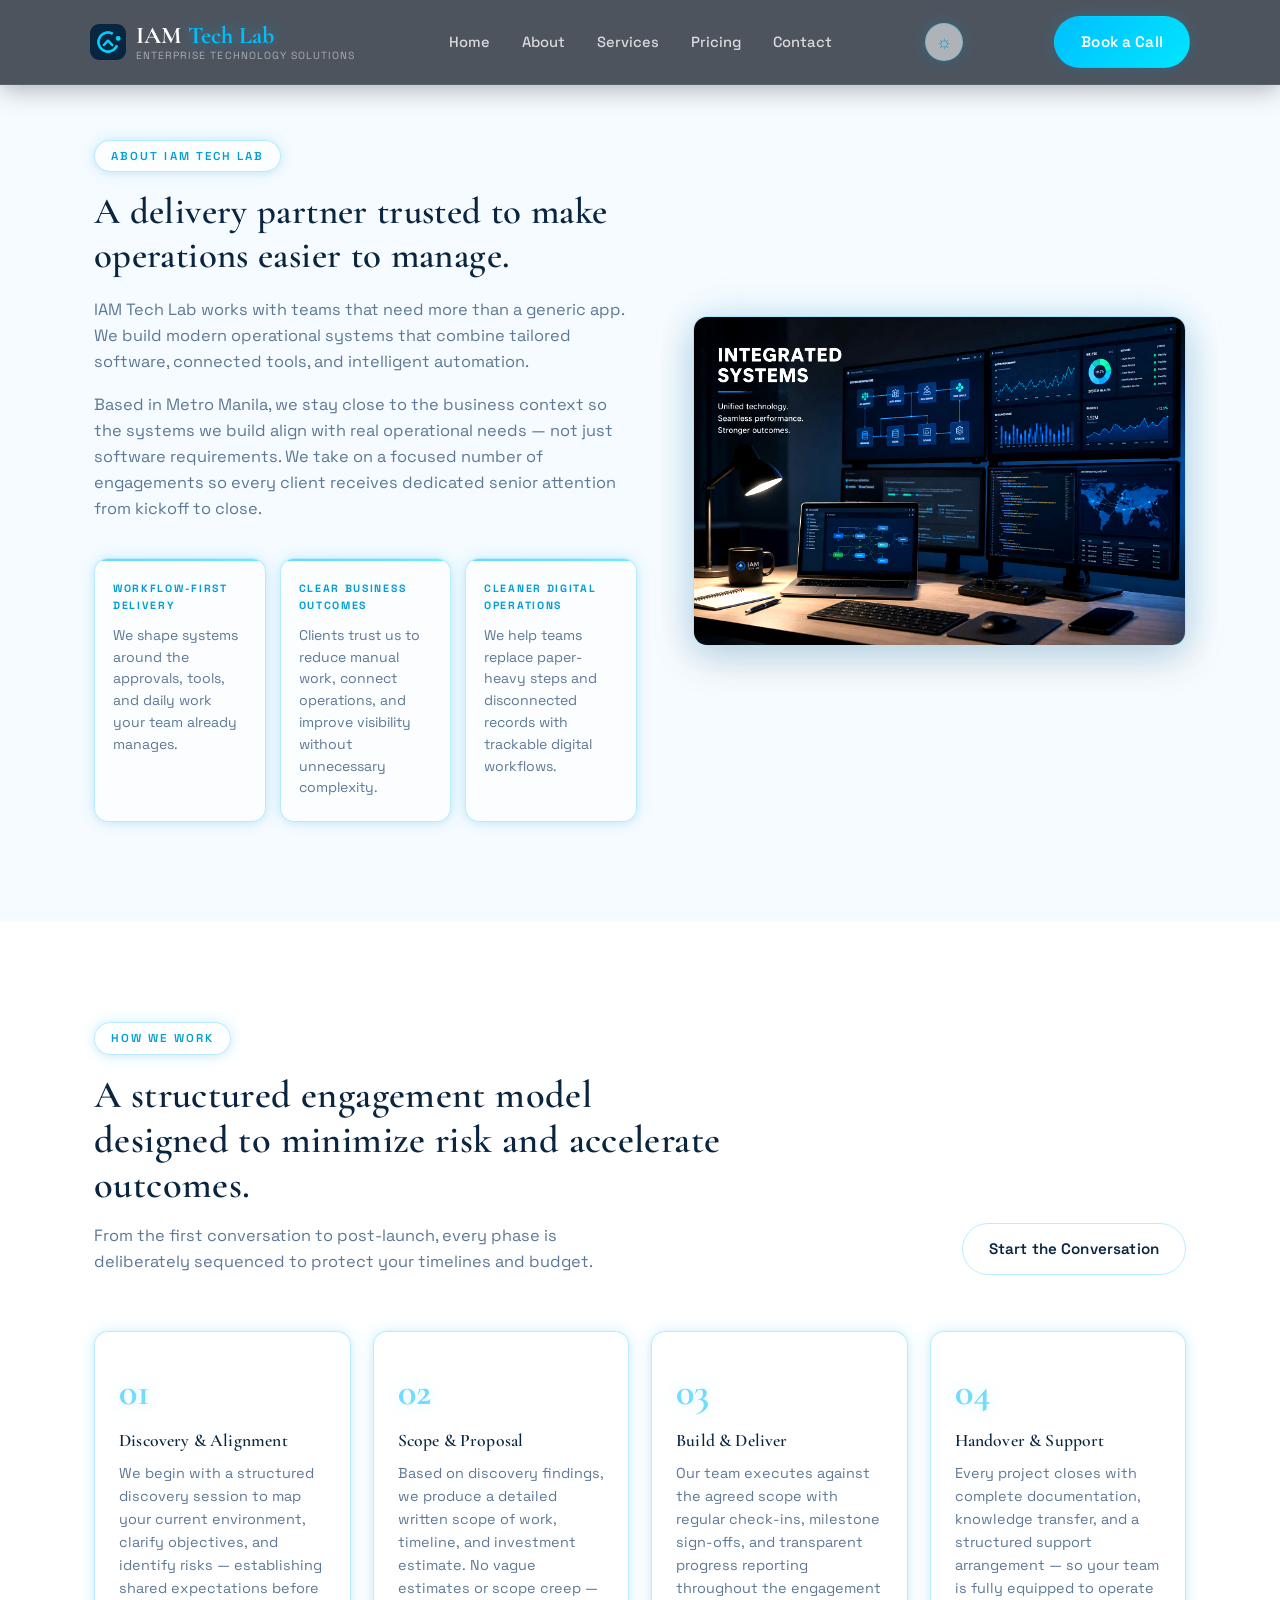
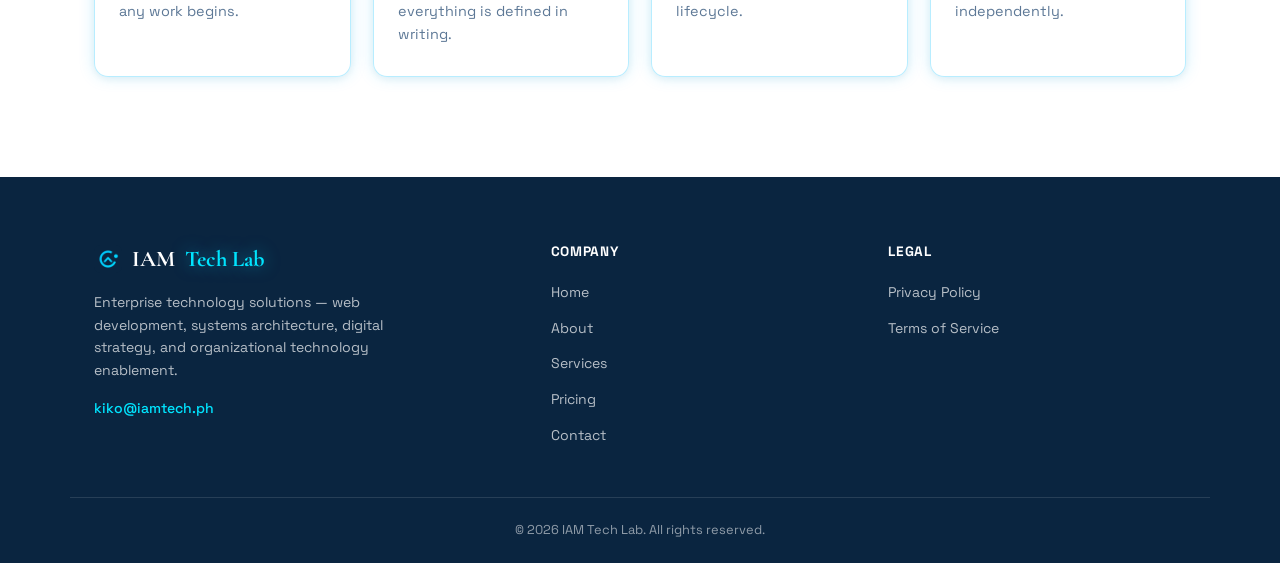
==== about.html @ afe017ac "multi page" ====
<!DOCTYPE html>
<html lang="en">
<head>
  <meta charset="UTF-8" />
  <meta name="viewport" content="width=device-width, initial-scale=1.0" />
  <title>About &amp; Our Process — IAM Tech Lab</title>

  <meta name="description" content="Learn about IAM Tech Lab and our structured engagement model designed to minimize risk and accelerate business outcomes." />

  <link rel="preconnect" href="https://fonts.googleapis.com" />
  <link rel="preconnect" href="https://fonts.gstatic.com" crossorigin />
  <link href="https://fonts.googleapis.com/css2?family=Cormorant+Garamond:wght@500;600;700&family=Space+Grotesk:wght@400;500;600;700&display=swap" rel="stylesheet" />

  <link rel="icon" type="image/png" href="photos/company_logo.png" />
  <link rel="stylesheet" href="style.css" />
</head>
<body>

  <!-- Ambient background layer -->
  <div class="cd-atmosphere" aria-hidden="true">
    <div class="cd-marble-veins"></div>
    <div class="cd-orb cd-orb-1"></div>
    <div class="cd-orb cd-orb-2"></div>
    <div class="cd-orb cd-orb-3"></div>
  </div>

  <!-- Header -->
  <header class="site-header">
    <div class="container nav-wrapper">
      <a href="index.html" class="logo-block">
        <img src="photos/company_logo.png" alt="IAM Tech Lab" class="logo-icon" width="36" height="36" />
        <span class="logo-text">
          <span class="logo">IAM <span>Tech Lab</span></span>
          <span class="logo-tagline">Enterprise Technology Solutions</span>
        </span>
      </a>

      <a href="contact.html" class="header-cta-icon" aria-label="Book a call">
        <svg width="20" height="20" viewBox="0 0 24 24" fill="none" stroke="currentColor" stroke-width="2" stroke-linecap="round" stroke-linejoin="round"><rect x="3" y="4" width="18" height="18" rx="2"/><line x1="16" y1="2" x2="16" y2="6"/><line x1="8" y1="2" x2="8" y2="6"/><line x1="3" y1="10" x2="21" y2="10"/></svg>
      </a>

      <button id="mobileMenuToggle" class="mobile-menu-toggle" aria-label="Toggle mobile menu" aria-expanded="false">
        <span class="hamburger"></span>
      </button>

      <nav class="main-nav" id="mobileMenu">
        <ul>
          <li><a href="index.html">Home</a></li>
          <li><a href="about.html">About</a></li>
          <li><a href="services.html">Services</a></li>
          <li><a href="pricing.html">Pricing</a></li>
          <li><a href="contact.html">Contact</a></li>
        </ul>
      </nav>

      <button id="themeToggle" class="theme-toggle" aria-label="Toggle halo mode" title="Toggle halo mode">
        <span class="theme-icon">◯</span>
      </button>

      <a href="contact.html" class="btn btn-primary header-cta">Book a Call</a>
    </div>
  </header>

  <!-- About Segment -->
  <section id="about" class="section alt-bg" style="padding-top: 150px;">
    <div class="container about-split">
      <div class="about-copy">
        <span class="eyebrow-tag">ABOUT IAM TECH LAB</span>
        <h2>A delivery partner trusted to make operations easier to manage.</h2>
        <p class="about-text">
          IAM Tech Lab works with teams that need more than a generic app.
          We build modern operational systems that combine tailored software,
          connected tools, and intelligent automation.
        </p>
        <p class="about-text about-text-secondary">
          Based in Metro Manila, we stay close to the business context so the
          systems we build align with real operational needs — not just software
          requirements. We take on a focused number of engagements so every
          client receives dedicated senior attention from kickoff to close.
        </p>

        <div class="about-pillars">
          <div class="about-pillar">
            <span class="about-pillar-label">WORKFLOW-FIRST DELIVERY</span>
            <p>We shape systems around the approvals, tools, and daily work your team already manages.</p>
          </div>
          <div class="about-pillar">
            <span class="about-pillar-label">CLEAR BUSINESS OUTCOMES</span>
            <p>Clients trust us to reduce manual work, connect operations, and improve visibility without unnecessary complexity.</p>
          </div>
          <div class="about-pillar">
            <span class="about-pillar-label">CLEANER DIGITAL OPERATIONS</span>
            <p>We help teams replace paper-heavy steps and disconnected records with trackable digital workflows.</p>
          </div>
        </div>
      </div>

      <div class="about-image">
        <img src="photos/office photo.jpg" alt="IAM Tech Lab consultants collaborating in a working session" />
      </div>
    </div>
  </section>

  <!-- Process Segment -->
  <section id="process" class="section">
    <div class="container">
      <span class="eyebrow-tag">HOW WE WORK</span>
      <div class="section-heading-row">
        <div class="section-heading-text">
          <h2>A structured engagement model designed to minimize risk and accelerate outcomes.</h2>
          <p class="section-subtitle">
            From the first conversation to post-launch, every phase is deliberately
            sequenced to protect your timelines and budget.
          </p>
        </div>
        <a href="contact.html" class="btn btn-outline section-heading-cta">Start the Conversation</a>
      </div>

      <div class="process-grid">
        <div class="process-step">
          <div class="process-num">01</div>
          <h3>Discovery &amp; Alignment</h3>
          <p>We begin with a structured discovery session to map your current environment, clarify objectives, and identify risks — establishing shared expectations before any work begins.</p>
        </div>
        <div class="process-step">
          <div class="process-num">02</div>
          <h3>Scope &amp; Proposal</h3>
          <p>Based on discovery findings, we produce a detailed written scope of work, timeline, and investment estimate. No vague estimates or scope creep — everything is defined in writing.</p>
        </div>
        <div class="process-step">
          <div class="process-num">03</div>
          <h3>Build &amp; Deliver</h3>
          <p>Our team executes against the agreed scope with regular check-ins, milestone sign-offs, and transparent progress reporting throughout the engagement lifecycle.</p>
        </div>
        <div class="process-step">
          <div class="process-num">04</div>
          <h3>Handover &amp; Support</h3>
          <p>Every project closes with complete documentation, knowledge transfer, and a structured support arrangement — so your team is fully equipped to operate independently.</p>
        </div>
      </div>
    </div>
  </section>

  <!-- Footer -->
  <footer class="site-footer">
    <div class="container footer-grid">
      <div class="footer-brand">
        <p class="footer-logo">
          <img src="photos/company_logo.png" alt="IAM Tech Lab" class="footer-logo-icon" width="28" height="28" />
          IAM <span>Tech Lab</span>
        </p>
        <p class="footer-blurb">
          Enterprise technology solutions — web development, systems architecture,
          digital strategy, and organizational technology enablement.
        </p>
        <p class="footer-contact">
          <a href="mailto:kiko@iamtech.ph">kiko@iamtech.ph</a>
        </p>
      </div>

      <div class="footer-links">
        <p class="footer-heading">Company</p>
        <ul>
          <li><a href="index.html">Home</a></li>
          <li><a href="about.html">About</a></li>
          <li><a href="services.html">Services</a></li>
          <li><a href="pricing.html">Pricing</a></li>
          <li><a href="contact.html">Contact</a></li>
        </ul>
      </div>

      <div class="footer-links">
        <p class="footer-heading">Legal</p>
        <ul>
          <li><a href="#">Privacy Policy</a></li>
          <li><a href="#">Terms of Service</a></li>
        </ul>
      </div>
    </div>

    <div class="container footer-bottom">
      <p>&copy; 2026 IAM Tech Lab. All rights reserved.</p>
    </div>
  </footer>

  <script src="script.js"></script>
</body>
</html>
---- style.css ----
/* =========================================================
   IAM TECH LAB — "CYBER-DIVINE" STYLESHEET
   Theme: pristine white marble + glowing light-blue neon,
   glassmorphism panels read as holographic stained glass,
   the Services section reads as a wall of server-rack altars.

   Organized top to bottom matching section order in index.html.
========================================================= */

/* ---------- 1. Variables & Animations ---------- */
:root {
  --color-bg: #ffffff;
  --color-bg-alt: #f6fbff;
  --color-primary: #0a2540;
  --color-navy-surface: #0a2540;
  --color-accent: #00bfff;
  --color-accent-dark: #009fd6;
  --color-glow: #00e5ff;
  --color-text: #163152;
  --color-text-light: #5d7896;
  --color-white: #ffffff;
  --color-error: #d92d20;

  --glass-fill: rgba(255, 255, 255, 0.55);
  --glass-fill-strong: rgba(255, 255, 255, 0.72);
  --glass-border: rgba(0, 191, 255, 0.28);
  --glass-blur: 18px;

  --marble-vein: rgba(0, 191, 255, 0.06);

  --font-heading: "Cormorant Garamond", serif;
  --font-body: "Space Grotesk", sans-serif;

  --max-width: 1140px;
  --radius: 14px;

  --shadow-glow-sm: 0 0 16px rgba(0, 191, 255, 0.18), 0 2px 10px rgba(10, 37, 64, 0.06);
  --shadow-glow-md: 0 0 32px rgba(0, 191, 255, 0.22), 0 8px 28px rgba(10, 37, 64, 0.08);
  --shadow-glow-lg: 0 0 60px rgba(0, 229, 255, 0.28), 0 16px 48px rgba(10, 37, 64, 0.10);
}

[data-theme="dark"] {
  --color-bg: #131c2e;
  --color-bg-alt: #0b1220;
  --color-primary: #f4f7fb;
  --color-navy-surface: #0f1b2e;
  --color-accent: #2dd4bf;
  --color-accent-dark: #2dd4bf;
  --color-glow: #2dd4bf;
  --color-text: #cbd5e1;
  --color-text-light: #8b96a8;
  --color-white: #131c2e;
  --color-error: #f87171;

  --glass-fill: rgba(255, 255, 255, 0.03);
  --glass-fill-strong: rgba(255, 255, 255, 0.05);
  --glass-border: rgba(255, 255, 255, 0.08);

  --marble-vein: rgba(45, 212, 191, 0.04);

  --shadow-glow-sm: 0 0 0 rgba(0, 0, 0, 0), 0 2px 10px rgba(0, 0, 0, 0.25);
  --shadow-glow-md: 0 0 0 rgba(0, 0, 0, 0), 0 8px 24px rgba(0, 0, 0, 0.3);
  --shadow-glow-lg: 0 0 0 rgba(0, 0, 0, 0), 0 16px 40px rgba(0, 0, 0, 0.35);
}

html {
  transition: background-color 0.4s ease, color 0.4s ease;
}

@keyframes fadeIn {
  from { opacity: 0; transform: translateY(-8px); }
  to   { opacity: 1; transform: translateY(0); }
}

@keyframes driftOrb {
  0%   { transform: translate(0, 0) scale(1); }
  50%  { transform: translate(3%, -4%) scale(1.06); }
  100% { transform: translate(0, 0) scale(1); }
}

@keyframes ledBlink {
  0%, 92%, 100% { opacity: 1; }
  95%           { opacity: 0.35; }
}

/* ---------- 2. Reset & Base Styles ---------- */
* {
  margin: 0;
  padding: 0;
  box-sizing: border-box;
}

html {
  scroll-behavior: smooth;
}

body {
  font-family: var(--font-body);
  color: var(--color-text);
  background-color: var(--color-bg);
  line-height: 1.6;
  position: relative;
}

h1, h2, h3 {
  font-family: var(--font-heading);
  color: var(--color-primary);
  line-height: 1.18;
  font-weight: 600;
  letter-spacing: 0.01em;
}

a {
  text-decoration: none;
  color: inherit;
}

ul {
  list-style: none;
}

img {
  max-width: 100%;
  display: block;
}

.container {
  max-width: var(--max-width);
  margin: 0 auto;
  padding: 0 24px; /* Standardized page edge alignment boundary */
  position: relative;
  width: 100%;
  box-sizing: border-box;
}

.section {
  padding: 100px 0;
  position: relative;
  width: 100%;
}

.alt-bg {
  background-color: var(--color-bg-alt);
}

/* ---------- 2b. Ambient Atmosphere (marble + drifting halo light) ---------- */
.cd-atmosphere {
  position: fixed;
  inset: 0;
  z-index: -1;
  overflow: hidden;
  pointer-events: none;
}

.cd-marble-veins {
  position: absolute;
  inset: -10%;
  background-image:
    radial-gradient(ellipse 60% 40% at 15% 10%, var(--marble-vein), transparent 60%),
    radial-gradient(ellipse 50% 35% at 85% 20%, var(--marble-vein), transparent 60%),
    radial-gradient(ellipse 70% 45% at 30% 80%, var(--marble-vein), transparent 60%),
    radial-gradient(ellipse 55% 40% at 80% 90%, var(--marble-vein), transparent 60%),
    linear-gradient(180deg, var(--color-bg), var(--color-bg));
  background-color: var(--color-bg);
}

.cd-orb {
  position: absolute;
  border-radius: 50%;
  filter: blur(40px);
  background: radial-gradient(circle, rgba(0, 229, 255, 0.32), rgba(0, 191, 255, 0.08) 60%, transparent 75%);
  animation: driftOrb 22s ease-in-out infinite;
}

.cd-orb-1 { width: 480px; height: 480px; top: -120px; left: -100px; animation-duration: 26s; }
.cd-orb-2 { width: 380px; height: 380px; top: 30%; right: -120px; animation-duration: 19s; animation-delay: -4s; }
.cd-orb-3 { width: 420px; height: 420px; bottom: -160px; left: 30%; animation-duration: 24s; animation-delay: -10s; }

@media (prefers-reduced-motion: reduce) {
  .cd-orb { animation: none; }
}

/* ---------- 3. Buttons ---------- */
.btn {
  display: inline-flex;
  align-items: center;
  justify-content: center;
  gap: 8px;
  padding: 13px 26px;
  border-radius: 999px;
  font-family: var(--font-body);
  font-weight: 600;
  font-size: 0.95rem;
  letter-spacing: 0.01em;
  border: 1px solid transparent;
  cursor: pointer;
  transition: transform 0.2s ease, box-shadow 0.3s ease, background 0.3s ease, color 0.3s ease, border-color 0.3s ease;
  white-space: nowrap;
}

.btn-primary {
  background: linear-gradient(135deg, var(--color-accent), var(--color-glow));
  color: #ffffff;
  box-shadow: var(--shadow-glow-sm);
}

.btn-primary:hover {
  transform: translateY(-2px);
  box-shadow: var(--shadow-glow-md);
}

.btn-secondary {
  background: var(--glass-fill);
  color: var(--color-primary);
  border: 1px solid var(--glass-border);
  backdrop-filter: blur(var(--glass-blur));
  -webkit-backdrop-filter: blur(var(--glass-blur));
}

.btn-secondary:hover {
  border-color: var(--color-accent);
  box-shadow: var(--shadow-glow-sm);
  transform: translateY(-2px);
}

.btn-outline {
  background: transparent;
  color: var(--color-primary);
  border: 1px solid var(--glass-border);
}

.btn-outline:hover {
  border-color: var(--color-accent);
  color: var(--color-accent-dark);
  box-shadow: var(--shadow-glow-sm);
}

.btn-inquiry {
  background: linear-gradient(135deg, var(--color-accent), var(--color-glow));
  color: #ffffff;
  box-shadow: var(--shadow-glow-sm);
  padding: 14px 32px;
}

.btn-inquiry:hover {
  box-shadow: var(--shadow-glow-md);
  transform: translateY(-2px);
}

.btn-inquiry:disabled {
  opacity: 0.65;
  cursor: not-allowed;
  transform: none;
}

/* ---------- 4. Eyebrow tags & section headings ---------- */
.eyebrow-tag {
  display: inline-block;
  font-family: var(--font-body);
  font-size: 0.72rem;
  font-weight: 600;
  letter-spacing: 0.18em;
  color: var(--color-accent-dark);
  background: var(--glass-fill);
  border: 1px solid var(--glass-border);
  padding: 6px 16px;
  border-radius: 999px;
  margin-bottom: 18px;
  backdrop-filter: blur(var(--glass-blur));
  -webkit-backdrop-filter: blur(var(--glass-blur));
  box-shadow: var(--shadow-glow-sm);
}

.eyebrow-tag-light {
  color: #ffffff;
  background: rgba(255, 255, 255, 0.18);
  border-color: rgba(255, 255, 255, 0.35);
}

.eyebrow {
  font-size: 0.95rem;
  color: var(--color-text-light);
  margin-bottom: 14px;
  text-transform: uppercase;
  letter-spacing: 0.08em;
  font-weight: 500;
}

.section-heading-row {
  display: flex;
  justify-content: space-between;
  align-items: flex-end;
  gap: 32px;
  margin-bottom: 56px;
  flex-wrap: wrap;
}

.section-heading-text h2 {
  font-size: clamp(1.8rem, 3vw, 2.4rem);
  margin-bottom: 14px;
  max-width: 640px;
}

.section-subtitle {
  color: var(--color-text-light);
  font-size: 1.02rem;
  max-width: 560px;
}

.section-heading-cta {
  flex-shrink: 0;
}

/* ---------- 5. Header / Navigation — dark transparent bar ---------- */
.site-header {
  position: fixed;
  top: 0;
  left: 0;
  right: 0;
  z-index: 100;
  background: rgba(13, 20, 33, 0.72);
  backdrop-filter: blur(20px) saturate(140%);
  -webkit-backdrop-filter: blur(20px) saturate(140%);
  border-bottom: 1px solid rgba(255, 255, 255, 0.08);
  box-shadow: 0 4px 24px rgba(0, 0, 0, 0.3);
}

.site-header .main-nav a {
  color: rgba(255, 255, 255, 0.78);
}

.site-header .main-nav a:hover {
  color: var(--color-accent);
}

.site-header .logo {
  color: #ffffff;
}

.site-header .logo-tagline {
  color: rgba(255, 255, 255, 0.5);
}

.nav-wrapper {
  display: flex;
  align-items: center;
  justify-content: space-between;
  padding: 16px 20px;
  gap: 20px;
}

.logo-block {
  display: flex;
  align-items: center;
  gap: 10px;
}

.logo-icon {
  display: block;
  width: 36px;
  height: 36px;
  border-radius: 9px;
  flex-shrink: 0;
}

.logo-text {
  display: flex;
  flex-direction: column;
  line-height: 1.1;
}

.logo {
  font-family: var(--font-heading);
  font-size: 1.5rem;
  font-weight: 700;
  color: var(--color-primary);
}

.logo span {
  color: var(--color-accent);
  text-shadow: 0 0 18px rgba(0, 191, 255, 0.45);
}

.logo-tagline {
  font-size: 0.65rem;
  letter-spacing: 0.1em;
  text-transform: uppercase;
  color: var(--color-text-light);
}

.main-nav ul {
  display: flex;
  gap: 28px;
}

.main-nav a {
  font-size: 0.92rem;
  font-weight: 500;
  color: var(--color-text);
  position: relative;
  padding: 6px 2px;
  transition: color 0.25s ease;
}

.main-nav a::after {
  content: "";
  position: absolute;
  left: 0;
  bottom: -2px;
  width: 0%;
  height: 2px;
  background: linear-gradient(90deg, var(--color-accent), var(--color-glow));
  box-shadow: 0 0 8px rgba(0, 191, 255, 0.6);
  transition: width 0.25s ease;
}

.main-nav a:hover {
  color: var(--color-accent-dark);
}

.main-nav a:hover::after {
  width: 100%;
}

.theme-toggle {
  width: 38px;
  height: 38px;
  border-radius: 50%;
  background: var(--glass-fill);
  border: 1px solid var(--glass-border);
  display: flex;
  align-items: center;
  justify-content: center;
  cursor: pointer;
  font-size: 1.1rem;
  color: var(--color-accent-dark);
  box-shadow: var(--shadow-glow-sm);
  transition: box-shadow 0.3s ease, transform 0.2s ease;
}

.theme-toggle:hover {
  box-shadow: var(--shadow-glow-md);
  transform: translateY(-1px);
}

.header-cta {
  flex-shrink: 0;
}

.header-cta-icon {
  display: none;
  align-items: center;
  justify-content: center;
  width: 38px;
  height: 38px;
  border-radius: 10px;
  background: var(--glass-fill);
  border: 1px solid var(--glass-border);
  color: var(--color-accent-dark);
  box-shadow: var(--shadow-glow-sm);
  transition: box-shadow 0.3s ease, transform 0.2s ease;
  flex-shrink: 0;
}

.header-cta-icon:hover {
  box-shadow: var(--shadow-glow-md);
  transform: translateY(-1px);
}

.mobile-menu-toggle {
  display: none;
  width: 38px;
  height: 38px;
  border-radius: 10px;
  background: var(--glass-fill);
  border: 1px solid var(--glass-border);
  cursor: pointer;
  position: relative;
}

.hamburger,
.hamburger::before,
.hamburger::after {
  content: "";
  position: absolute;
  left: 9px;
  right: 9px;
  height: 2px;
  background: var(--color-navy-surface);
  border-radius: 2px;
  transition: transform 0.25s ease, opacity 0.25s ease;
}

.hamburger { top: 50%; transform: translateY(-50%); }
.hamburger::before { top: -8px; }
.hamburger::after { top: 8px; }

.mobile-menu-toggle.active .hamburger { opacity: 0; }
.mobile-menu-toggle.active .hamburger::before { top: 0; transform: rotate(45deg); }
.mobile-menu-toggle.active .hamburger::after { top: 0; transform: rotate(-45deg); }

/* ---------- 6. Hero Section — full-bleed split layout ---------- */
.hero {
  position: relative;
  min-height: 100vh;
  display: flex;
  flex-direction: column;
  overflow: hidden;
  background: #0d1421;
  padding: 0;
}

.hero::before {
  content: "";
  position: absolute;
  inset: 0;
  background-image: url('https://images.unsplash.com/photo-1600880292203-757bb62b4baf?w=1400&auto=format&fit=crop&q=80');
  background-size: cover;
  background-position: center right;
  opacity: 0.38;
  z-index: 0;
}

.hero::after {
  content: "";
  position: absolute;
  inset: 0;
  background: linear-gradient(
    100deg,
    #0d1421 38%,
    rgba(13, 20, 33, 0.82) 60%,
    rgba(13, 20, 33, 0.35) 100%
  );
  z-index: 1;
}

.hero-content {
  position: relative;
  z-index: 2;
  display: flex;
  flex-direction: column;
  justify-content: center;
  flex: 1;
  padding: 120px 20px 0;
  max-width: var(--max-width);
  margin: 0 auto;
  width: 100%;
}

.hero-text-wrap {
  max-width: 580px;
  text-align: left;
}

.hero-text-wrap .eyebrow-tag {
  background: rgba(0, 191, 255, 0.12);
  border-color: rgba(0, 191, 255, 0.3);
  color: var(--color-accent);
}

.hero-text-wrap .eyebrow {
  color: var(--color-accent);
  margin-bottom: 16px;
}

.hero h1 {
  font-size: clamp(2.6rem, 5.5vw, 4.4rem);
  margin-bottom: 24px;
  font-weight: 700;
  color: #ffffff;
  line-height: 1.1;
}

.halo-text {
  color: var(--color-accent);
  font-style: italic;
  text-shadow: 0 0 24px rgba(0, 191, 255, 0.55), 0 0 60px rgba(0, 229, 255, 0.3);
}

.hero-text {
  font-size: 1.08rem;
  color: rgba(255, 255, 255, 0.72);
  max-width: 520px;
  margin: 0 0 36px;
  line-height: 1.7;
}

.hero-buttons {
  display: flex;
  gap: 14px;
  justify-content: flex-start;
  margin-bottom: 36px;
  flex-wrap: wrap;
}

.hero .btn-secondary {
  background: rgba(255, 255, 255, 0.08);
  color: #ffffff;
  border-color: rgba(255, 255, 255, 0.28);
}

.hero .btn-secondary:hover {
  background: rgba(255, 255, 255, 0.14);
  border-color: rgba(255, 255, 255, 0.5);
  box-shadow: none;
}

.tip-message {
  min-height: 1.4em;
  font-size: 0.95rem;
  color: var(--color-accent);
  max-width: 520px;
  margin: 0 0 14px;
}

.tip-message.fade-in {
  animation: fadeIn 0.4s ease;
}

.tip-trigger {
  background: none;
  border: none;
  color: rgba(255, 255, 255, 0.5);
  font-family: var(--font-body);
  font-size: 0.85rem;
  cursor: pointer;
  text-decoration: underline;
  text-decoration-color: rgba(255,255,255,0.2);
  transition: color 0.2s ease;
}

.tip-trigger:hover {
  color: var(--color-accent);
}

.hero-stats {
  position: relative;
  z-index: 2;
  display: grid;
  grid-template-columns: repeat(4, 1fr);
  width: 100%;
  margin-top: auto;
  border-top: 1px solid rgba(255, 255, 255, 0.1);
}

.hero-stat {
  padding: 32px 28px;
  border-right: 1px solid rgba(255, 255, 255, 0.1);
  text-align: left;
  background: rgba(13, 20, 33, 0.6);
  backdrop-filter: blur(10px);
  -webkit-backdrop-filter: blur(10px);
}

.hero-stat:last-child {
  border-right: none;
}

.hero-stat h3 {
  font-family: var(--font-body);
  font-size: 0.72rem;
  font-weight: 700;
  letter-spacing: 0.14em;
  text-transform: uppercase;
  color: var(--color-accent);
  margin-bottom: 10px;
  line-height: 1.3;
}

.hero-stat p {
  font-size: 0.88rem;
  color: rgba(255, 255, 255, 0.58);
  line-height: 1.5;
}

/* ---------- 7. Value cards (stained-glass virtue panels) ---------- */
.value-grid {
  display: grid;
  grid-template-columns: repeat(4, 1fr);
  gap: 22px;
}

.value-card {
  background: var(--glass-fill);
  border: 1px solid var(--glass-border);
  border-radius: var(--radius);
  padding: 30px 24px;
  backdrop-filter: blur(var(--glass-blur)) saturate(140%);
  -webkit-backdrop-filter: blur(var(--glass-blur)) saturate(140%);
  box-shadow: var(--shadow-glow-sm);
  transition: transform 0.3s ease, box-shadow 0.3s ease, border-color 0.3s ease;
  position: relative;
  overflow: hidden;
}

.value-card::before {
  content: "";
  position: absolute;
  top: -40%;
  left: -20%;
  width: 60%;
  height: 180%;
  background: linear-gradient(120deg, rgba(255,255,255,0.5), transparent 60%);
  transform: rotate(8deg);
  pointer-events: none;
}

.value-card:hover {
  transform: translateY(-6px);
  border-color: var(--color-accent);
  box-shadow: var(--shadow-glow-md);
}

.value-card-icon {
  width: 52px;
  height: 52px;
  border-radius: 14px;
  display: flex;
  align-items: center;
  justify-content: center;
  color: var(--color-accent-dark);
  background: linear-gradient(135deg, rgba(0,191,255,0.14), rgba(0,229,255,0.05));
  border: 1px solid var(--glass-border);
  margin-bottom: 18px;
}

.value-card h3 {
  font-size: 1.2rem;
  margin-bottom: 10px;
}

.value-card p {
  font-size: 0.92rem;
  color: var(--color-text-light);
}

/* ---------- 8. About split ---------- */
.about-split {
  display: grid;
  grid-template-columns: 1.1fr 1fr;
  gap: 56px;
  align-items: center;
}

.about-copy h2 {
  font-size: clamp(1.8rem, 3vw, 2.3rem);
  margin-bottom: 20px;
}

.about-text {
  color: var(--color-text-light);
  margin-bottom: 16px;
  font-size: 1.02rem;
}

.about-credentials {
  display: flex;
  gap: 36px;
  margin-top: 28px;
}

.credential {
  display: flex;
  flex-direction: column;
}

.credential-num {
  font-family: var(--font-heading);
  font-size: 2.1rem;
  font-weight: 700;
  color: var(--color-accent-dark);
  text-shadow: 0 0 18px rgba(0, 191, 255, 0.3);
}

.credential-label {
  font-size: 0.82rem;
  color: var(--color-text-light);
}

.about-image {
  border-radius: var(--radius);
  overflow: hidden;
  box-shadow: 0 0 40px rgba(0, 191, 255, 0.18), 0 12px 40px rgba(10, 37, 64, 0.18);
  border: 1px solid rgba(0, 191, 255, 0.35);
  background-color: var(--glass-fill);
  position: relative;
  width: 100%;
}

.about-image img {
  width: 100%;
  height: auto;
  object-fit: contain;
  display: block;
  filter: brightness(1.22) contrast(1.1) saturate(1.12);
}

.about-pillars {
  display: grid;
  grid-template-columns: repeat(3, 1fr);
  gap: 14px;
  margin-top: 36px;
}

.about-pillar {
  background: var(--glass-fill);
  border: 1px solid var(--glass-border);
  border-radius: var(--radius);
  padding: 22px 18px;
  backdrop-filter: blur(var(--glass-blur));
  -webkit-backdrop-filter: blur(var(--glass-blur));
  box-shadow: var(--shadow-glow-sm);
  transition: transform 0.3s ease, box-shadow 0.3s ease, border-color 0.3s ease;
  position: relative;
  overflow: hidden;
}

.about-pillar::before {
  content: "";
  position: absolute;
  top: 0;
  left: 0;
  right: 0;
  height: 2px;
  background: linear-gradient(90deg, var(--color-accent), var(--color-glow));
  opacity: 0.6;
}

.about-pillar:hover {
  transform: translateY(-4px);
  border-color: var(--color-accent);
  box-shadow: var(--shadow-glow-md);
}

.about-pillar-label {
  display: block;
  font-family: var(--font-body);
  font-size: 0.66rem;
  font-weight: 700;
  letter-spacing: 0.16em;
  color: var(--color-accent-dark);
  margin-bottom: 10px;
  text-transform: uppercase;
}

.about-pillar p {
  font-size: 0.88rem;
  color: var(--color-text-light);
  line-height: 1.55;
}

@media (max-width: 1024px) {
  .about-pillars { grid-template-columns: 1fr; }
}

.image-placeholder {
  background: var(--glass-fill);
  border: 1px solid var(--glass-border);
  border-radius: var(--radius);
  aspect-ratio: 540 / 400;
  display: flex;
  align-items: center;
  justify-content: center;
  backdrop-filter: blur(var(--glass-blur));
  -webkit-backdrop-filter: blur(var(--glass-blur));
  box-shadow: var(--shadow-glow-md);
}

.image-placeholder-inner {
  text-align: center;
  color: var(--color-text-light);
}

.image-placeholder-inner svg {
  margin: 0 auto 12px;
  color: var(--color-accent);
}

.placeholder-note {
  font-size: 0.74rem;
  margin-top: 4px;
}

/* ---------- 9. SERVICES — server-rack altars ---------- */
.services-altar-section {
  position: relative;
}

.services-altar-section::before {
  content: "";
  position: absolute;
  top: 40px;
  left: 0;
  right: 0;
  height: 1px;
  background: linear-gradient(90deg, transparent, var(--glass-border), transparent);
}

.services-grid {
  display: grid;
  grid-template-columns: repeat(4, 1fr);
  gap: 20px;
}

.service-card {
  background: linear-gradient(180deg, var(--glass-fill-strong), var(--glass-fill));
  border: 1px solid var(--glass-border);
  border-radius: 10px;
  padding: 34px 22px 26px;
  position: relative;
  backdrop-filter: blur(var(--glass-blur)) saturate(150%);
  -webkit-backdrop-filter: blur(var(--glass-blur)) saturate(150%);
  box-shadow:
    var(--shadow-glow-sm),
    inset 0 1px 0 rgba(255, 255, 255, 0.8);
  transition: transform 0.3s ease, box-shadow 0.3s ease, border-color 0.3s ease;
  overflow: hidden;
}

.rack-rail {
  position: absolute;
  top: 0;
  bottom: 0;
  width: 14px;
  background-image: repeating-linear-gradient(
    180deg,
    rgba(0, 191, 255, 0.22) 0,
    rgba(0, 191, 255, 0.22) 4px,
    transparent 4px,
    transparent 14px
  );
  background-color: rgba(0, 191, 255, 0.05);
}

.rack-rail-left { left: 0; border-right: 1px solid var(--glass-border); }
.rack-rail-right { right: 0; border-left: 1px solid var(--glass-border); }

.rack-led {
  position: absolute;
  top: 16px;
  right: 24px;
  width: 9px;
  height: 9px;
  border-radius: 50%;
  background: var(--color-glow);
  box-shadow: 0 0 8px var(--color-glow), 0 0 18px rgba(0, 229, 255, 0.7);
  animation: ledBlink 4.5s ease-in-out infinite;
}

.service-card:nth-child(2) .rack-led { animation-delay: -1.1s; }
.service-card:nth-child(3) .rack-led { animation-delay: -2.3s; }
.service-card:nth-child(4) .rack-led { animation-delay: -3.4s; }

.service-icon {
  width: 56px;
  height: 56px;
  border-radius: 12px;
  display: flex;
  align-items: center;
  justify-content: center;
  color: var(--color-accent-dark);
  background: linear-gradient(135deg, rgba(0,191,255,0.16), rgba(0,229,255,0.04));
  border: 1px solid var(--glass-border);
  margin: 0 auto 22px;
  margin-left: 20px;
}

.service-card h3 {
  font-size: 1.18rem;
  margin: 0 20px 12px;
}

.service-card p {
  font-size: 0.9rem;
  color: var(--color-text-light);
  margin: 0 20px 18px;
}

.service-link {
  display: inline-block;
  margin: 0 20px 16px;
  font-size: 0.88rem;
  font-weight: 600;
  color: var(--color-accent-dark);
  transition: letter-spacing 0.2s ease, color 0.2s ease;
}

.service-link:hover {
  color: var(--color-glow);
  letter-spacing: 0.02em;
}

.rack-vents {
  display: flex;
  gap: 4px;
  padding: 12px 22px 4px;
  border-top: 1px solid var(--glass-border);
}

.rack-vents span {
  flex: 1;
  height: 5px;
  border-radius: 2px;
  background: rgba(0, 191, 255, 0.16);
}

.service-card:hover {
  transform: translateY(-8px);
  border-color: var(--color-accent);
  box-shadow: var(--shadow-glow-lg);
}

.service-card:hover .rack-vents span {
  background: rgba(0, 191, 255, 0.4);
}

/* ---------- 10. Process steps ---------- */
.process-grid {
  display: grid;
  grid-template-columns: repeat(4, 1fr);
  gap: 22px;
}

.process-step {
  background: var(--glass-fill);
  border: 1px solid var(--glass-border);
  border-radius: var(--radius);
  padding: 30px 24px;
  backdrop-filter: blur(var(--glass-blur));
  -webkit-backdrop-filter: blur(var(--glass-blur));
  box-shadow: var(--shadow-glow-sm);
  transition: transform 0.3s ease, box-shadow 0.3s ease;
}

.process-step:hover {
  transform: translateY(-4px);
  box-shadow: var(--shadow-glow-md);
}

.process-num {
  font-family: var(--font-heading);
  font-size: 2.4rem;
  font-weight: 700;
  color: var(--color-accent);
  opacity: 0.55;
  margin-bottom: 8px;
  text-shadow: 0 0 20px rgba(0, 191, 255, 0.35);
}

.process-step h3 {
  font-size: 1.1rem;
  margin-bottom: 10px;
}

.process-step p {
  font-size: 0.9rem;
  color: var(--color-text-light);
}

/* ---------- 11. Pricing (Standard Card Grid Layout) ---------- */
.pricing-grid {
  display: grid;
  grid-template-columns: repeat(4, 1fr);
  gap: 24px;
  align-items: stretch;
}

.pricing-card {
  background: var(--glass-fill);
  border: 1px solid var(--glass-border);
  border-radius: var(--radius);
  padding: 36px 28px;
  display: flex;
  flex-direction: column;
  backdrop-filter: blur(var(--glass-blur));
  -webkit-backdrop-filter: blur(var(--glass-blur));
  box-shadow: var(--shadow-glow-sm);
  transition: transform 0.3s ease, box-shadow 0.3s ease;
}

.pricing-card:hover {
  transform: translateY(-6px);
  box-shadow: var(--shadow-glow-md);
}

.pricing-card-featured {
  background: var(--glass-fill-strong);
  border-color: var(--color-accent);
  box-shadow: var(--shadow-glow-lg);
  position: relative;
}

.pricing-badge {
  position: absolute;
  top: -13px;
  left: 28px;
  background: linear-gradient(135deg, var(--color-accent), var(--color-glow));
  color: #fff;
  font-size: 0.7rem;
  font-weight: 700;
  letter-spacing: 0.05em;
  padding: 5px 14px;
  border-radius: 999px;
  box-shadow: 0 0 16px rgba(0, 191, 255, 0.5);
}

.pricing-tier {
  font-family: var(--font-heading);
  font-size: 1.4rem;
  font-weight: 700;
  color: var(--color-primary);
  margin-bottom: 6px;
}

.pricing-price {
  font-size: 1.6rem;
  font-weight: 600;
  color: var(--color-accent-dark);
  margin-bottom: 14px;
}

.pricing-desc {
  font-size: 0.9rem;
  color: var(--color-text-light);
  margin-bottom: 22px;
}

.pricing-features {
  margin-bottom: 28px;
  flex-grow: 1;
}

.pricing-features li {
  font-size: 0.9rem;
  padding: 7px 0;
  padding-left: 26px;
  position: relative;
  color: var(--color-text);
}

.pricing-features li::before {
  content: "✓";
  position: absolute;
  left: 0;
  color: var(--color-accent);
  font-weight: 700;
  text-shadow: 0 0 8px rgba(0, 191, 255, 0.5);
}

.pricing-cta {
  width: 100%;
}

/* ---------- 12. Testimonial ---------- */
.testimonial-block {
  max-width: 760px;
  margin: 0 auto;
  text-align: center;
  background: var(--glass-fill);
  border: 1px solid var(--glass-border);
  border-radius: var(--radius);
  padding: 48px 44px;
  backdrop-filter: blur(var(--glass-blur));
  -webkit-backdrop-filter: blur(var(--glass-blur));
  box-shadow: var(--shadow-glow-md);
}

.testimonial-quote {
  font-family: var(--font-heading);
  font-size: 1.4rem;
  font-style: italic;
  color: var(--color-primary);
  line-height: 1.5;
  margin-bottom: 28px;
}

.testimonial-attribution {
  display: flex;
  align-items: center;
  justify-content: center;
  gap: 14px;
}

.testimonial-avatar {
  width: 48px;
  height: 48px;
  border-radius: 50%;
  background: linear-gradient(135deg, rgba(0,191,255,0.18), rgba(0,229,255,0.06));
  border: 1px solid var(--glass-border);
  display: flex;
  align-items: center;
  justify-content: center;
  color: var(--color-accent-dark);
}

.testimonial-name {
  font-weight: 600;
  font-size: 0.95rem;
  text-align: left;
}

.testimonial-company {
  font-size: 0.82rem;
  color: var(--color-text-light);
  text-align: left;
}

/* ---------- 13. Final CTA band ---------- */
.cta-band {
  background: linear-gradient(135deg, var(--color-navy-surface), #0e3a63);
  position: relative;
  overflow: hidden;
}

.cta-band::before {
  content: "";
  position: absolute;
  inset: 0;
  background: radial-gradient(circle at 30% 30%, rgba(0, 229, 255, 0.25), transparent 60%),
              radial-gradient(circle at 80% 70%, rgba(0, 191, 255, 0.2), transparent 60%);
}

.final-cta {
  display: flex;
  justify-content: space-between;
  align-items: center;
  gap: 32px;
  flex-wrap: wrap;
  position: relative;
}

.final-cta-text h2 {
  color: #ffffff;
  font-size: clamp(1.6rem, 3vw, 2.2rem);
  max-width: 560px;
  margin-bottom: 12px;
}

.final-cta-sub {
  color: rgba(255, 255, 255, 0.78);
  max-width: 480px;
}

.final-cta-btn {
  flex-shrink: 0;
}

/* ---------- 14. Contact form ---------- */
#contact h2 {
  font-size: clamp(1.8rem, 3vw, 2.3rem);
  margin-bottom: 14px;
}

#contact > .container > .section-subtitle {
  margin-bottom: 44px;
}

.contact-form-dark {
  background: var(--glass-fill);
  border: 1px solid var(--glass-border);
  border-radius: var(--radius);
  padding: 40px;
  backdrop-filter: blur(var(--glass-blur));
  -webkit-backdrop-filter: blur(var(--glass-blur));
  box-shadow: var(--shadow-glow-md);
}

.form-row {
  display: grid;
  grid-template-columns: repeat(2, 1fr);
  gap: 20px;
}

.form-group {
  margin-bottom: 20px;
  display: flex;
  flex-direction: column;
}

.form-group label {
  font-size: 0.85rem;
  font-weight: 600;
  color: var(--color-primary);
  margin-bottom: 7px;
}

.form-group input,
.form-group select,
.form-group textarea {
  font-family: var(--font-body);
  font-size: 0.95rem;
  padding: 12px 14px;
  border-radius: 8px;
  border: 1px solid var(--glass-border);
  background: var(--glass-fill);
  color: var(--color-text);
  transition: border-color 0.2s ease, box-shadow 0.2s ease;
}

.form-group input:focus,
.form-group select:focus,
.form-group textarea:focus {
  outline: none;
  border-color: var(--color-accent);
  box-shadow: 0 0 0 3px rgba(0, 191, 255, 0.18);
}

.form-group textarea {
  resize: vertical;
}

.input-error {
  border-color: var(--color-error) !important;
}

.error-message {
  font-size: 0.78rem;
  color: var(--color-error);
  margin-top: 5px;
  min-height: 1em;
}

.form-footer {
  display: flex;
  align-items: center;
  gap: 20px;
  margin-top: 8px;
  flex-wrap: wrap;
}

.form-success {
  font-size: 0.9rem;
  font-weight: 500;
}

.form-disclaimer {
  font-size: 0.78rem;
  color: var(--color-text-light);
  margin-top: 18px;
  max-width: 640px;
}

/* ---------- 15. Footer ---------- */
.site-footer {
  background: var(--color-navy-surface);
  color: rgba(255, 255, 255, 0.82);
  padding-top: 64px;
}

.footer-grid {
  display: grid;
  grid-template-columns: 1.4fr 1fr 1fr;
  gap: 40px;
  padding-bottom: 40px;
}

.footer-logo {
  display: flex;
  align-items: center;
  gap: 10px;
  font-family: var(--font-heading);
  font-size: 1.4rem;
  font-weight: 700;
  color: #ffffff;
  margin-bottom: 14px;
}

.footer-logo-icon {
  display: block;
  width: 28px;
  height: 28px;
  border-radius: 7px;
  flex-shrink: 0;
}

.footer-logo span {
  color: var(--color-glow);
  text-shadow: 0 0 16px rgba(0, 229, 255, 0.5);
}

.footer-blurb {
  font-size: 0.88rem;
  line-height: 1.6;
  max-width: 320px;
  margin-bottom: 14px;
  color: rgba(255, 255, 255, 0.7);
}

.footer-contact a {
  color: var(--color-glow);
  font-size: 0.88rem;
  font-weight: 500;
}

.footer-heading {
  font-size: 0.85rem;
  font-weight: 700;
  color: #ffffff;
  letter-spacing: 0.05em;
  margin-bottom: 16px;
  text-transform: uppercase;
}

.footer-links ul li {
  margin-bottom: 10px;
}

.footer-links ul li a {
  font-size: 0.88rem;
  color: rgba(255, 255, 255, 0.7);
  transition: color 0.2s ease;
}

.footer-links ul li a:hover {
  color: var(--color-glow);
}

.footer-bottom {
  border-top: 1px solid rgba(255, 255, 255, 0.12);
  padding: 22px 0;
  text-align: center;
  font-size: 0.8rem;
  color: rgba(255, 255, 255, 0.55);
}

/* ---------- 16. Responsive ---------- */
@media (max-width: 1024px) {
  .value-grid,
  .services-grid,
  .process-grid {
    grid-template-columns: repeat(2, 1fr);
  }

  .hero-stats {
    grid-template-columns: repeat(2, 1fr);
  }

  .about-split {
    grid-template-columns: 1fr;
  }

  .pricing-grid {
    grid-template-columns: 1fr;
    max-width: 480px;
    margin: 0 auto;
  }

  .footer-grid {
    grid-template-columns: 1fr 1fr;
  }
}

@media (max-width: 768px) {
  .main-nav {
    position: fixed;
    top: 69px;
    left: 0;
    right: 0;
    z-index: 99;
    background: var(--color-bg);
    backdrop-filter: blur(var(--glass-blur));
    -webkit-backdrop-filter: blur(var(--glass-blur));
    border-bottom: none;
    max-height: 0;
    overflow: hidden;
    transition: max-height 0.3s ease, border-bottom-color 0.3s ease;
    box-shadow: none;
  }

  .main-nav.active {
    max-height: 400px;
    border-bottom: 1px solid var(--glass-border);
    box-shadow: 0 8px 24px rgba(0, 0, 0, 0.12);
  }

  .main-nav ul {
    flex-direction: column;
    padding: 20px;
    gap: 16px;
  }

  .mobile-menu-toggle {
    display: block;
  }

  .header-cta {
    display: none;
  }

  .header-cta-icon {
    display: flex;
  }

  .value-grid,
  .services-grid,
  .process-grid,
  .hero-stats,
  .footer-grid {
    grid-template-columns: 1fr;
  }

  .section-heading-row {
    flex-direction: column;
    align-items: flex-start;
  }

  .form-row {
    grid-template-columns: 1fr;
  }

  .final-cta {
    flex-direction: column;
    align-items: flex-start;
  }

  .section {
    padding: 70px 0;
  }

  .contact-form-dark {
    padding: 26px;
  }
}

@media (max-width: 480px) {
  .hero-buttons {
    flex-direction: column;
    width: 100%;
  }

  .hero-buttons .btn {
    width: 100%;
  }
}

/* ---------- 17. Accessibility ---------- */
a:focus-visible,
button:focus-visible,
input:focus-visible,
select:focus-visible,
textarea:focus-visible {
  outline: 2px solid var(--color-accent);
  outline-offset: 2px;
}

@media (prefers-reduced-motion: reduce) {
  *, *::before, *::after {
    animation-duration: 0.001ms !important;
    animation-iteration-count: 1 !important;
    transition-duration: 0.001ms !important;
  }
}

/* =========================================================
   EXTENDED PRICING PAGE ARCHITECTURE (NEOLABS INSPIRED)
========================================================= */

/* ---------- 18. Pricing hero split ---------- */
.pricing-hero-split {
  display: grid;
  grid-template-columns: 1.2fr 1fr;
  gap: 56px;
  align-items: center;
  padding-top: 160px;
  padding-bottom: 80px;
}

.pricing-hero-copy h1 {
  font-size: clamp(2.2rem, 4vw, 3.4rem);
  margin-top: 12px;
  margin-bottom: 24px;
}

.pricing-hero-image img {
  border-radius: var(--radius);
  box-shadow: var(--shadow-glow-md);
  border: 1px solid var(--glass-border);
  width: 100%;
  height: auto;
}

/* ---------- 19. Extended pricing grid ---------- */
.grid-2x2 {
  display: grid;
  grid-template-columns: repeat(2, 1fr);
  gap: 32px;
  padding-bottom: 100px;
}

.pricing-card-extended {
  background: var(--glass-fill);
  border: 1px solid var(--glass-border);
  border-radius: var(--radius);
  padding: 40px;
  backdrop-filter: blur(var(--glass-blur));
  -webkit-backdrop-filter: blur(var(--glass-blur));
  box-shadow: var(--shadow-glow-sm);
}

.pricing-card-extended h3 {
  font-size: 1.8rem;
  margin-bottom: 8px;
}

.pricing-extended-features {
  margin-top: 24px;
  display: flex;
  flex-direction: column;
  gap: 12px;
}

.pricing-extended-features li {
  font-size: 0.95rem;
  position: relative;
  padding-left: 24px;
  color: var(--color-text);
}

.pricing-extended-features li::before {
  content: "•";
  position: absolute;
  left: 4px;
  color: var(--color-accent);
  font-weight: 700;
}

/* ---------- 20. Commercial guide table ---------- */
.guide-section {
  padding: 90px 0;
  border-top: 1px solid var(--glass-border);
}

.guide-title {
  font-size: clamp(2rem, 3.5vw, 3rem);
  max-width: 680px;
  margin-top: 12px;
  margin-bottom: 48px;
}

.table-responsive-wrapper {
  overflow-x: auto;
  width: 100%;
}

.commercial-table {
  width: 100%;
  border-collapse: collapse;
  background: var(--glass-fill);
  border: 1px solid var(--glass-border);
  border-radius: var(--radius);
  overflow: hidden;
}

.commercial-table th,
.commercial-table td {
  padding: 24px;
  text-align: left;
  border-bottom: 1px solid var(--glass-border);
}

.commercial-table th {
  font-family: var(--font-body);
  font-size: 0.8rem;
  letter-spacing: 0.1em;
  text-transform: uppercase;
  color: var(--color-text-light);
  font-weight: 600;
}

.commercial-table tr:last-child td {
  border-bottom: none;
}

.commercial-table td strong {
  color: var(--color-primary);
  font-size: 1.1rem;
}

/* ---------- 21. Scale deep-dive blocks ---------- */
.scale-deep-dive {
  display: grid;
  grid-template-columns: 1fr 1.2fr;
  gap: 56px;
  padding: 90px 0;
  border-top: 1px solid var(--glass-border);
}

.scale-cards-stack {
  display: flex;
  flex-direction: column;
  gap: 20px;
}

.scale-feature-block {
  background: var(--glass-fill);
  border: 1px solid var(--glass-border);
  border-radius: var(--radius);
  padding: 28px;
}

.scale-feature-block h4 {
  font-family: var(--font-body);
  font-size: 0.8rem;
  letter-spacing: 0.12em;
  text-transform: uppercase;
  color: var(--color-accent-dark);
  margin-bottom: 12px;
}

.scale-feature-block p {
  color: var(--color-text-light);
  font-size: 0.95rem;
}

/* ---------- 22. Operational responsibility panel ---------- */
.responsibility-panel {
  background: var(--glass-fill-strong);
  border: 1px solid var(--glass-border);
  border-radius: var(--radius);
  padding: 56px;
  margin-top: 40px;
  margin-bottom: 80px;
  display: grid;
  grid-template-columns: 1fr 1.2fr;
  gap: 48px;
}

.responsibility-text h3 {
  font-size: 2.2rem;
  line-height: 1.2;
}

.responsibility-list {
  display: flex;
  flex-direction: column;
  gap: 24px;
}

.responsibility-item p {
  font-size: 0.95rem;
  color: var(--color-text-light);
  margin-top: 4px;
}

/* ---------- 23. Next step card box ---------- */
.next-step-box {
  background: linear-gradient(135deg, var(--glass-fill-strong), var(--glass-fill));
  border: 1px solid var(--glass-border);
  border-radius: var(--radius);
  padding: 64px;
  text-align: left;
  display: flex;
  justify-content: space-between;
  align-items: center;
  gap: 40px;
  margin-bottom: 100px;
}

.next-step-box h2 {
  font-size: 2.4rem;
  max-width: 500px;
  margin-top: 12px;
  margin-bottom: 16px;
}

.next-step-box .btn-primary {
  background: #2dd4bf;
  color: #0d1421;
  padding: 16px 32px;
}

/* =========================================================
   24. GLOBAL LAYOUT UNIFICATION & BOUNDARY FIXES

   These rules push the first section on sub-pages (anything
   that isn't the full-bleed .hero) down below the fixed
   69px header. !important is needed here because .section
   already sets its own padding-top and would otherwise win
   on specificity alone.
========================================================= */
body > main,
body > .container > section:first-of-type,
body > section:first-of-type:not(.hero) {
  padding-top: 140px !important;
}

main {
  width: 100%;
  display: block;
}

/* Responsive overrides for the extended pricing layout */
@media (max-width: 960px) {
  .pricing-hero-split,
  .grid-2x2,
  .scale-deep-dive,
  .responsibility-panel,
  .next-step-box {
    grid-template-columns: 1fr;
    gap: 32px;
  }

  .next-step-box {
    text-align: center;
    justify-content: center;
    padding: 40px;
  }

  .next-step-box .btn {
    margin: 0 auto;
  }
}

@media (max-width: 768px) {
  body > main,
  body > .container > section:first-of-type,
  body > section:first-of-type:not(.hero) {
    padding-top: 110px !important;
  }
}
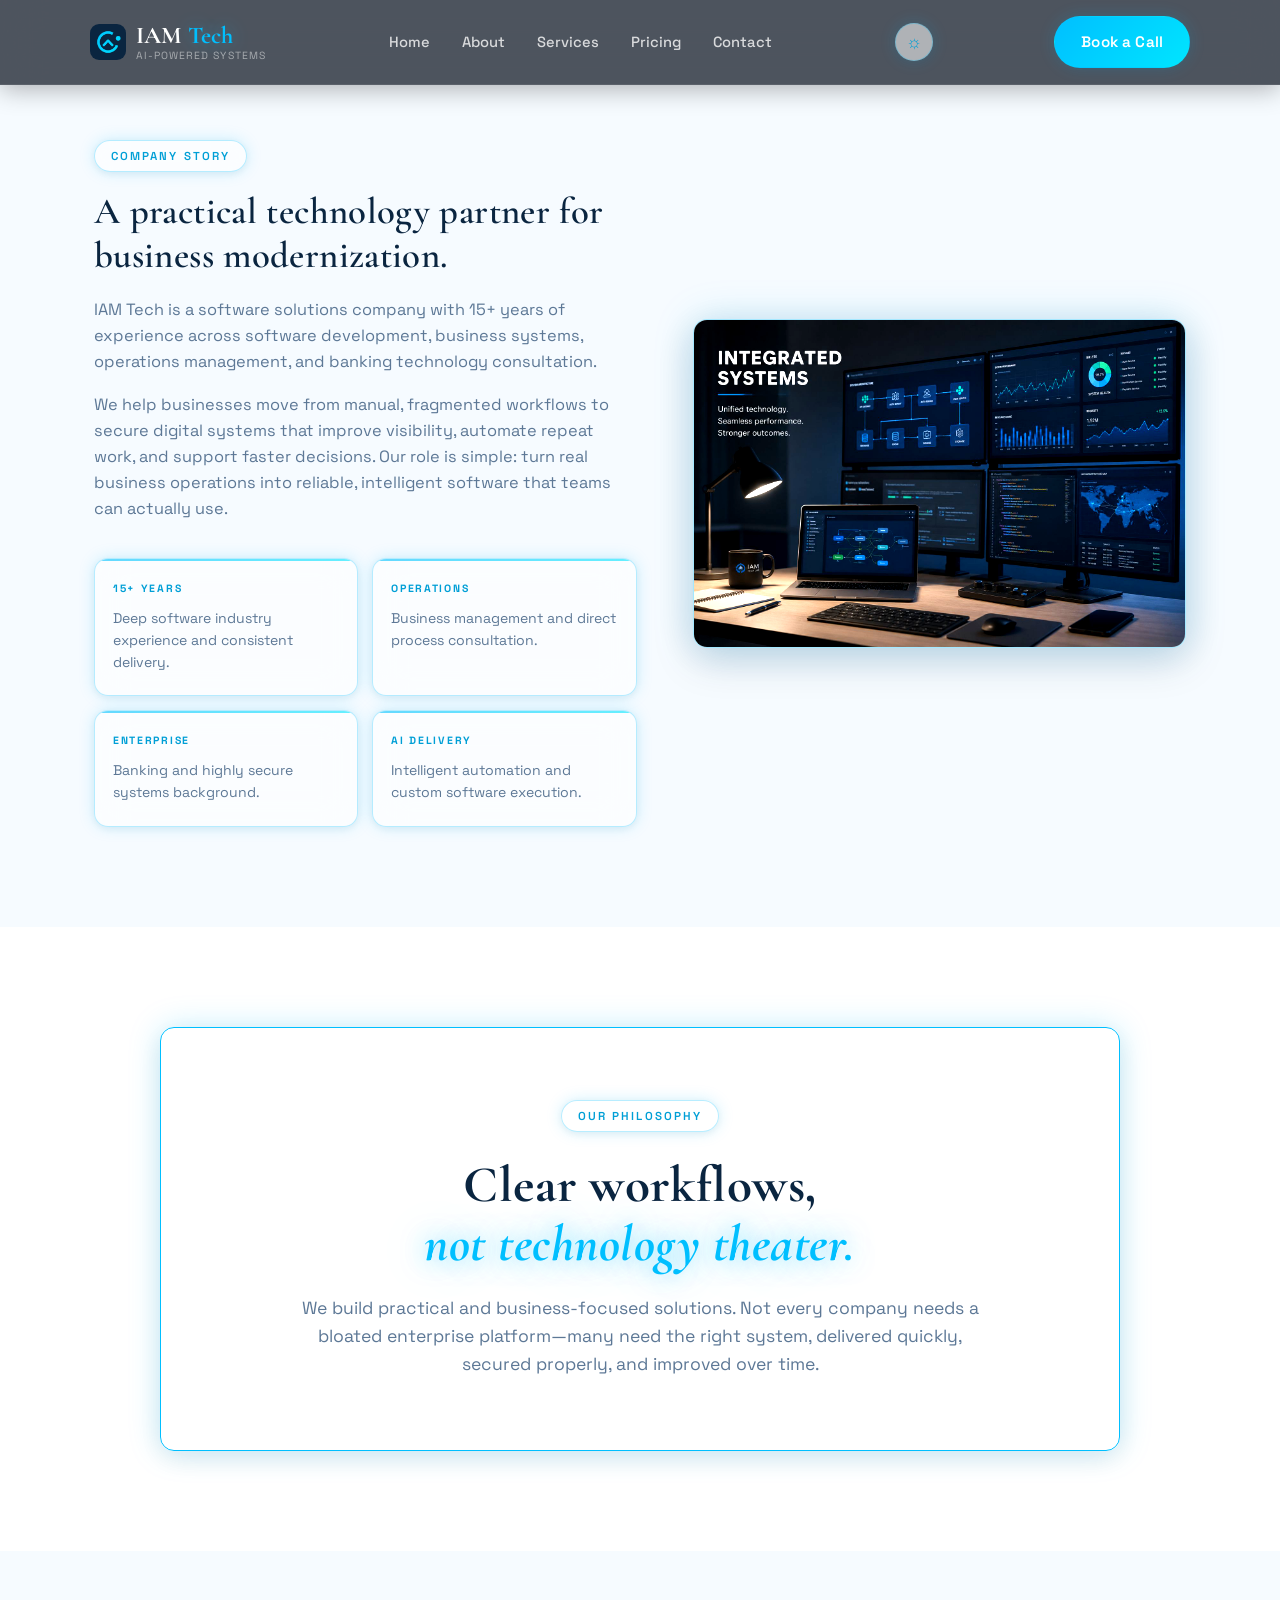
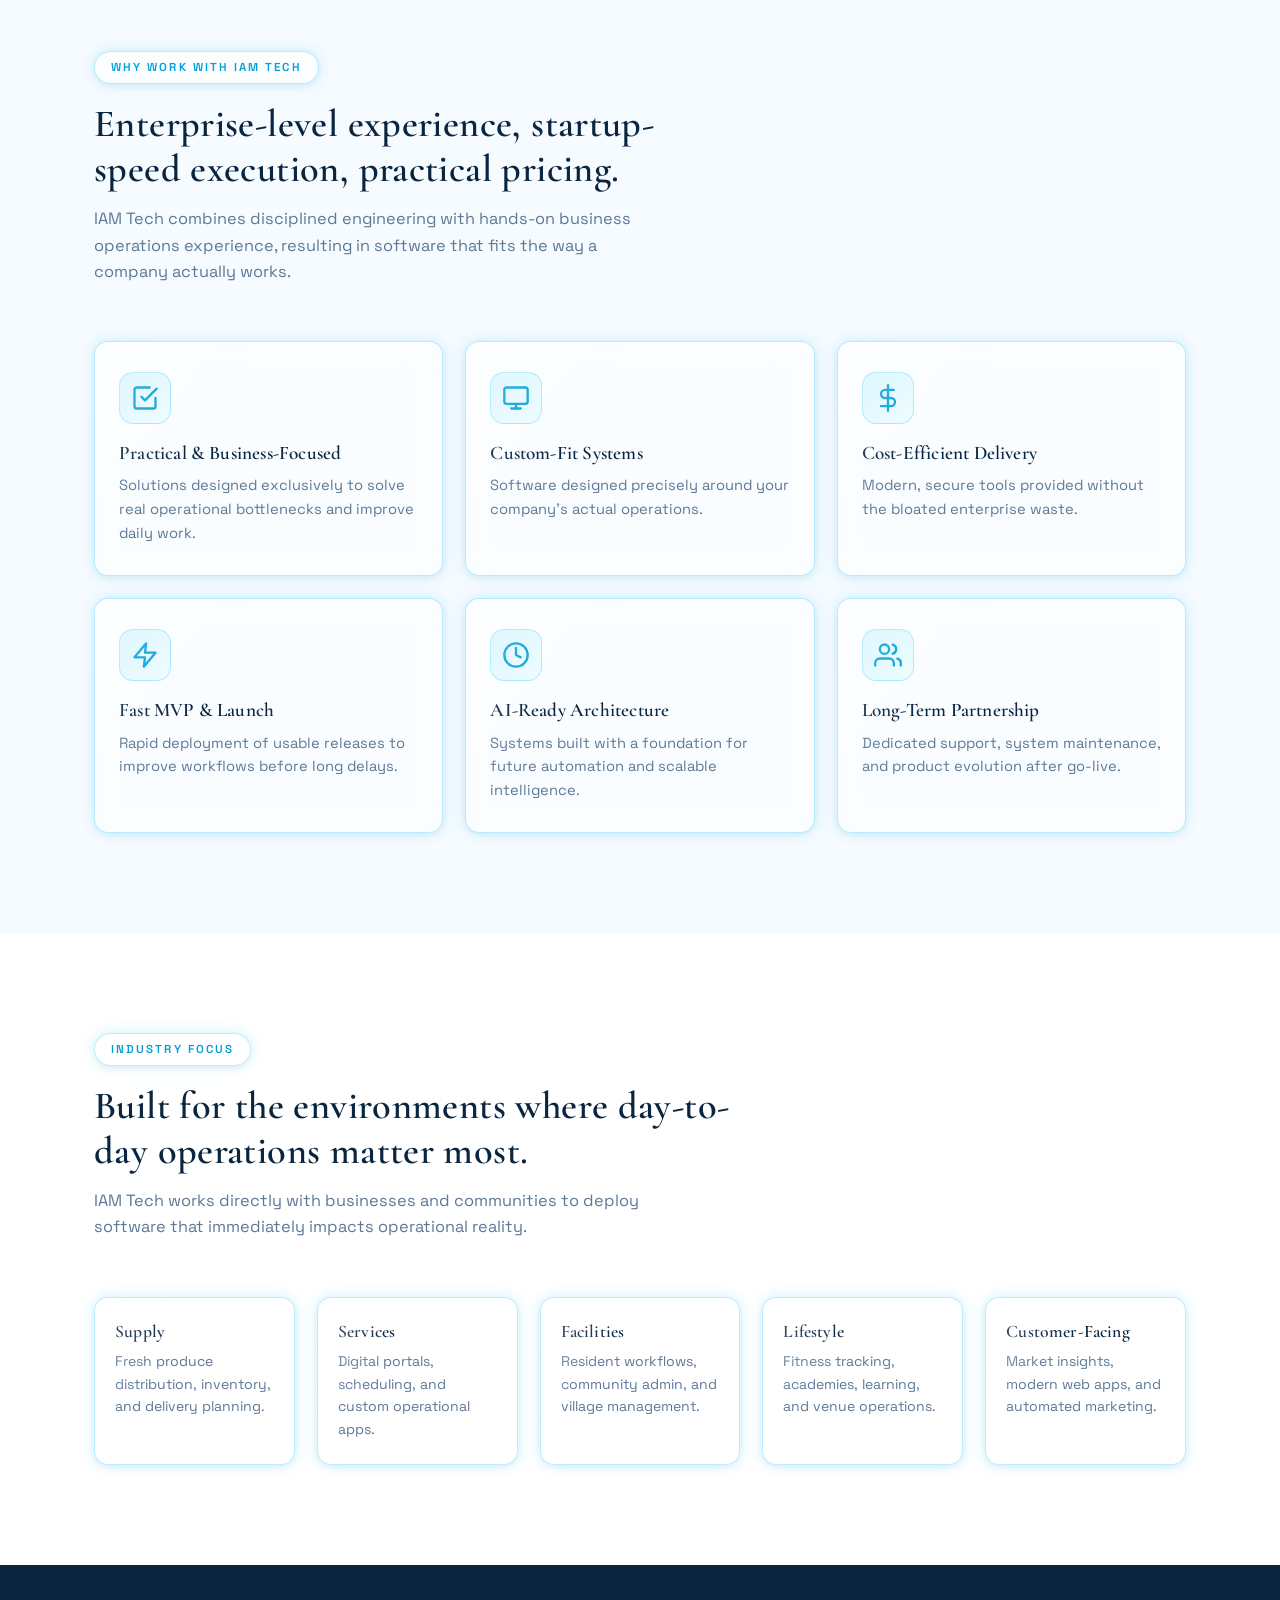
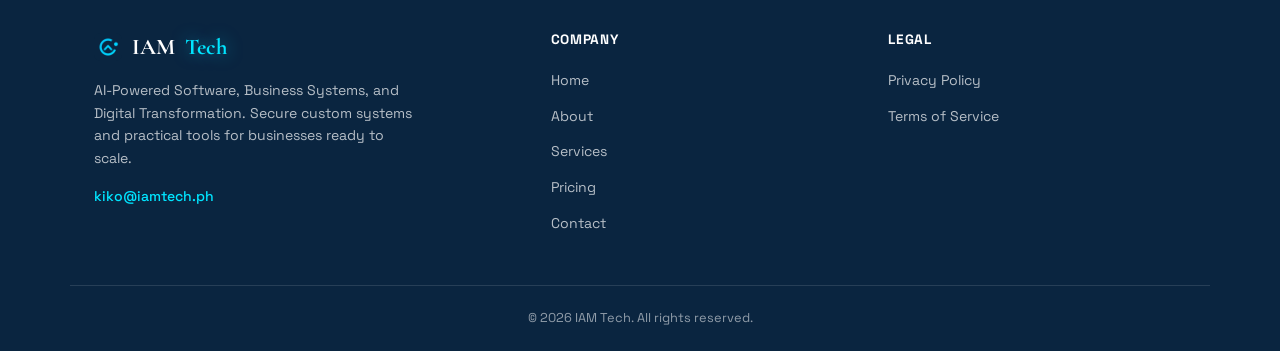
==== commit a7a40040: "updated" ====
--- a/about.html
+++ b/about.html
@@ -3,9 +3,9 @@
 <head>
   <meta charset="UTF-8" />
   <meta name="viewport" content="width=device-width, initial-scale=1.0" />
-  <title>About &amp; Our Process — IAM Tech Lab</title>
-
-  <meta name="description" content="Learn about IAM Tech Lab and our structured engagement model designed to minimize risk and accelerate business outcomes." />
+  <title>About Us — IAM Tech</title>
+
+  <meta name="description" content="IAM Tech is a practical technology partner for business modernization, with 15+ years of experience across software development, business systems, and AI delivery." />
 
   <link rel="preconnect" href="https://fonts.googleapis.com" />
   <link rel="preconnect" href="https://fonts.gstatic.com" crossorigin />
@@ -28,10 +28,10 @@
   <header class="site-header">
     <div class="container nav-wrapper">
       <a href="index.html" class="logo-block">
-        <img src="photos/company_logo.png" alt="IAM Tech Lab" class="logo-icon" width="36" height="36" />
+        <img src="photos/company_logo.png" alt="IAM Tech" class="logo-icon" width="36" height="36" />
         <span class="logo-text">
-          <span class="logo">IAM <span>Tech Lab</span></span>
-          <span class="logo-tagline">Enterprise Technology Solutions</span>
+          <span class="logo">IAM <span>Tech</span></span>
+          <span class="logo-tagline">AI-Powered Systems</span>
         </span>
       </a>
 
@@ -65,77 +65,149 @@
   <section id="about" class="section alt-bg" style="padding-top: 150px;">
     <div class="container about-split">
       <div class="about-copy">
-        <span class="eyebrow-tag">ABOUT IAM TECH LAB</span>
-        <h2>A delivery partner trusted to make operations easier to manage.</h2>
+        <span class="eyebrow-tag">COMPANY STORY</span>
+        <h2>A practical technology partner for business modernization.</h2>
         <p class="about-text">
-          IAM Tech Lab works with teams that need more than a generic app.
-          We build modern operational systems that combine tailored software,
-          connected tools, and intelligent automation.
+          IAM Tech is a software solutions company with 15+ years of experience across software development, business systems, operations management, and banking technology consultation.
         </p>
         <p class="about-text about-text-secondary">
-          Based in Metro Manila, we stay close to the business context so the
-          systems we build align with real operational needs — not just software
-          requirements. We take on a focused number of engagements so every
-          client receives dedicated senior attention from kickoff to close.
-        </p>
-
-        <div class="about-pillars">
-          <div class="about-pillar">
-            <span class="about-pillar-label">WORKFLOW-FIRST DELIVERY</span>
-            <p>We shape systems around the approvals, tools, and daily work your team already manages.</p>
-          </div>
-          <div class="about-pillar">
-            <span class="about-pillar-label">CLEAR BUSINESS OUTCOMES</span>
-            <p>Clients trust us to reduce manual work, connect operations, and improve visibility without unnecessary complexity.</p>
-          </div>
-          <div class="about-pillar">
-            <span class="about-pillar-label">CLEANER DIGITAL OPERATIONS</span>
-            <p>We help teams replace paper-heavy steps and disconnected records with trackable digital workflows.</p>
+          We help businesses move from manual, fragmented workflows to secure digital systems that improve visibility, automate repeat work, and support faster decisions. Our role is simple: turn real business operations into reliable, intelligent software that teams can actually use.
+        </p>
+
+        <div class="about-pillars" style="grid-template-columns: repeat(2, 1fr);">
+          <div class="about-pillar">
+            <span class="about-pillar-label">15+ YEARS</span>
+            <p>Deep software industry experience and consistent delivery.</p>
+          </div>
+          <div class="about-pillar">
+            <span class="about-pillar-label">OPERATIONS</span>
+            <p>Business management and direct process consultation.</p>
+          </div>
+          <div class="about-pillar">
+            <span class="about-pillar-label">ENTERPRISE</span>
+            <p>Banking and highly secure systems background.</p>
+          </div>
+          <div class="about-pillar">
+            <span class="about-pillar-label">AI DELIVERY</span>
+            <p>Intelligent automation and custom software execution.</p>
           </div>
         </div>
       </div>
 
       <div class="about-image">
-        <img src="photos/office photo.jpg" alt="IAM Tech Lab consultants collaborating in a working session" />
-      </div>
-    </div>
-  </section>
-
-  <!-- Process Segment -->
-  <section id="process" class="section">
+        <img src="photos/office photo.jpg" alt="IAM Tech consultants collaborating in a working session" />
+      </div>
+    </div>
+  </section>
+
+  <!-- Manifesto Banner -->
+  <section id="manifesto" class="section testimonial-section">
     <div class="container">
-      <span class="eyebrow-tag">HOW WE WORK</span>
+      <div class="testimonial-block" style="max-width: 960px; padding: 72px 48px; border-color: var(--color-accent);">
+        <span class="eyebrow-tag" style="margin-bottom: 24px;">OUR PHILOSOPHY</span>
+        <h2 style="font-family: var(--font-heading); font-size: clamp(2.2rem, 4vw, 3.2rem); font-weight: 700; color: var(--color-primary); line-height: 1.15; margin-bottom: 20px;">
+          Clear workflows, <br /><span class="halo-text">not technology theater.</span>
+        </h2>
+        <p class="section-subtitle" style="margin: 0 auto; font-size: 1.1rem; max-width: 680px; line-height: 1.6;">
+          We build practical and business-focused solutions. Not every company needs a bloated enterprise platform—many need the right system, delivered quickly, secured properly, and improved over time.
+        </p>
+      </div>
+    </div>
+  </section>
+
+  <!-- Positioning Segment -->
+  <section id="positioning" class="section alt-bg">
+    <div class="container">
+      <span class="eyebrow-tag">WHY WORK WITH IAM TECH</span>
       <div class="section-heading-row">
         <div class="section-heading-text">
-          <h2>A structured engagement model designed to minimize risk and accelerate outcomes.</h2>
+          <h2>Enterprise-level experience, startup-speed execution, practical pricing.</h2>
           <p class="section-subtitle">
-            From the first conversation to post-launch, every phase is deliberately
-            sequenced to protect your timelines and budget.
+            IAM Tech combines disciplined engineering with hands-on business operations experience, resulting in software that fits the way a company actually works.
           </p>
         </div>
-        <a href="contact.html" class="btn btn-outline section-heading-cta">Start the Conversation</a>
-      </div>
-
-      <div class="process-grid">
-        <div class="process-step">
-          <div class="process-num">01</div>
-          <h3>Discovery &amp; Alignment</h3>
-          <p>We begin with a structured discovery session to map your current environment, clarify objectives, and identify risks — establishing shared expectations before any work begins.</p>
-        </div>
-        <div class="process-step">
-          <div class="process-num">02</div>
-          <h3>Scope &amp; Proposal</h3>
-          <p>Based on discovery findings, we produce a detailed written scope of work, timeline, and investment estimate. No vague estimates or scope creep — everything is defined in writing.</p>
-        </div>
-        <div class="process-step">
-          <div class="process-num">03</div>
-          <h3>Build &amp; Deliver</h3>
-          <p>Our team executes against the agreed scope with regular check-ins, milestone sign-offs, and transparent progress reporting throughout the engagement lifecycle.</p>
-        </div>
-        <div class="process-step">
-          <div class="process-num">04</div>
-          <h3>Handover &amp; Support</h3>
-          <p>Every project closes with complete documentation, knowledge transfer, and a structured support arrangement — so your team is fully equipped to operate independently.</p>
+      </div>
+
+      <div class="value-grid" style="grid-template-columns: repeat(auto-fit, minmax(300px, 1fr));">
+        <div class="value-card">
+          <div class="value-card-icon">
+            <svg width="28" height="28" viewBox="0 0 24 24" fill="none" stroke="currentColor" stroke-width="2" stroke-linecap="round" stroke-linejoin="round"><polyline points="9 11 12 14 22 4"></polyline><path d="M21 12v7a2 2 0 0 1-2 2H5a2 2 0 0 1-2-2V5a2 2 0 0 1 2-2h11"></path></svg>
+          </div>
+          <h3>Practical &amp; Business-Focused</h3>
+          <p>Solutions designed exclusively to solve real operational bottlenecks and improve daily work.</p>
+        </div>
+        <div class="value-card">
+          <div class="value-card-icon">
+            <svg width="28" height="28" viewBox="0 0 24 24" fill="none" stroke="currentColor" stroke-width="2" stroke-linecap="round" stroke-linejoin="round"><rect x="2" y="3" width="20" height="14" rx="2"></rect><line x1="8" y1="21" x2="16" y2="21"></line><line x1="12" y1="17" x2="12" y2="21"></line></svg>
+          </div>
+          <h3>Custom-Fit Systems</h3>
+          <p>Software designed precisely around your company's actual operations.</p>
+        </div>
+        <div class="value-card">
+          <div class="value-card-icon">
+            <svg width="28" height="28" viewBox="0 0 24 24" fill="none" stroke="currentColor" stroke-width="2" stroke-linecap="round" stroke-linejoin="round"><line x1="12" y1="1" x2="12" y2="23"></line><path d="M17 5H9.5a3.5 3.5 0 0 0 0 7h5a3.5 3.5 0 0 1 0 7H6"></path></svg>
+          </div>
+          <h3>Cost-Efficient Delivery</h3>
+          <p>Modern, secure tools provided without the bloated enterprise waste.</p>
+        </div>
+        <div class="value-card">
+          <div class="value-card-icon">
+            <svg width="28" height="28" viewBox="0 0 24 24" fill="none" stroke="currentColor" stroke-width="2" stroke-linecap="round" stroke-linejoin="round"><polygon points="13 2 3 14 12 14 11 22 21 10 12 10 13 2"></polygon></svg>
+          </div>
+          <h3>Fast MVP &amp; Launch</h3>
+          <p>Rapid deployment of usable releases to improve workflows before long delays.</p>
+        </div>
+        <div class="value-card">
+          <div class="value-card-icon">
+            <svg width="28" height="28" viewBox="0 0 24 24" fill="none" stroke="currentColor" stroke-width="2" stroke-linecap="round" stroke-linejoin="round"><circle cx="12" cy="12" r="10"></circle><polyline points="12 6 12 12 16 14"></polyline></svg>
+          </div>
+          <h3>AI-Ready Architecture</h3>
+          <p>Systems built with a foundation for future automation and scalable intelligence.</p>
+        </div>
+        <div class="value-card">
+          <div class="value-card-icon">
+            <svg width="28" height="28" viewBox="0 0 24 24" fill="none" stroke="currentColor" stroke-width="2" stroke-linecap="round" stroke-linejoin="round"><path d="M17 21v-2a4 4 0 0 0-4-4H5a4 4 0 0 0-4 4v2"></path><circle cx="9" cy="7" r="4"></circle><path d="M23 21v-2a4 4 0 0 0-3-3.87"></path><path d="M16 3.13a4 4 0 0 1 0 7.75"></path></svg>
+          </div>
+          <h3>Long-Term Partnership</h3>
+          <p>Dedicated support, system maintenance, and product evolution after go-live.</p>
+        </div>
+      </div>
+    </div>
+  </section>
+
+  <!-- Operating Environments Grid -->
+  <section id="environments" class="section">
+    <div class="container">
+      <span class="eyebrow-tag">INDUSTRY FOCUS</span>
+      <div class="section-heading-row">
+        <div class="section-heading-text">
+          <h2>Built for the environments where day-to-day operations matter most.</h2>
+          <p class="section-subtitle">
+            IAM Tech works directly with businesses and communities to deploy software that immediately impacts operational reality.
+          </p>
+        </div>
+      </div>
+
+      <div class="value-grid" style="grid-template-columns: repeat(auto-fit, minmax(200px, 1fr));">
+        <div class="value-card" style="padding: 24px 20px;">
+          <h3 style="font-size: 1.1rem; margin-bottom: 8px;">Supply</h3>
+          <p style="font-size: 0.88rem;">Fresh produce distribution, inventory, and delivery planning.</p>
+        </div>
+        <div class="value-card" style="padding: 24px 20px;">
+          <h3 style="font-size: 1.1rem; margin-bottom: 8px;">Services</h3>
+          <p style="font-size: 0.88rem;">Digital portals, scheduling, and custom operational apps.</p>
+        </div>
+        <div class="value-card" style="padding: 24px 20px;">
+          <h3 style="font-size: 1.1rem; margin-bottom: 8px;">Facilities</h3>
+          <p style="font-size: 0.88rem;">Resident workflows, community admin, and village management.</p>
+        </div>
+        <div class="value-card" style="padding: 24px 20px;">
+          <h3 style="font-size: 1.1rem; margin-bottom: 8px;">Lifestyle</h3>
+          <p style="font-size: 0.88rem;">Fitness tracking, academies, learning, and venue operations.</p>
+        </div>
+        <div class="value-card" style="padding: 24px 20px;">
+          <h3 style="font-size: 1.1rem; margin-bottom: 8px;">Customer-Facing</h3>
+          <p style="font-size: 0.88rem;">Market insights, modern web apps, and automated marketing.</p>
         </div>
       </div>
     </div>
@@ -146,12 +218,11 @@
     <div class="container footer-grid">
       <div class="footer-brand">
         <p class="footer-logo">
-          <img src="photos/company_logo.png" alt="IAM Tech Lab" class="footer-logo-icon" width="28" height="28" />
-          IAM <span>Tech Lab</span>
+          <img src="photos/company_logo.png" alt="IAM Tech" class="footer-logo-icon" width="28" height="28" />
+          IAM <span>Tech</span>
         </p>
         <p class="footer-blurb">
-          Enterprise technology solutions — web development, systems architecture,
-          digital strategy, and organizational technology enablement.
+          AI-Powered Software, Business Systems, and Digital Transformation. Secure custom systems and practical tools for businesses ready to scale.
         </p>
         <p class="footer-contact">
           <a href="mailto:kiko@iamtech.ph">kiko@iamtech.ph</a>
@@ -179,7 +250,7 @@
     </div>
 
     <div class="container footer-bottom">
-      <p>&copy; 2026 IAM Tech Lab. All rights reserved.</p>
+      <p>&copy; 2026 IAM Tech. All rights reserved.</p>
     </div>
   </footer>
 
--- a/style.css
+++ b/style.css
@@ -1246,6 +1246,20 @@
 }
 
 /* ---------- 14. Contact form ---------- */
+
+/* Contact page layout — replaces the inline styles removed from the HTML
+   so responsive overrides in media queries can win without !important */
+.contact-section {
+  padding-top: 150px;
+  min-height: 100vh;
+}
+
+.contact-grid {
+  align-items: start;
+  grid-template-columns: 1fr 1.1fr;
+  gap: 64px;
+}
+
 #contact h2 {
   font-size: clamp(1.8rem, 3vw, 2.3rem);
   margin-bottom: 14px;
@@ -1269,6 +1283,12 @@
   display: grid;
   grid-template-columns: repeat(2, 1fr);
   gap: 20px;
+}
+
+/* When a form-row has 3 children (the selects row), let them wrap
+   so all three get full attention on narrower viewports */
+.form-row > :nth-child(3):last-child {
+  grid-column: 1 / -1;
 }
 
 .form-group {
@@ -1451,9 +1471,14 @@
 }
 
 @media (max-width: 768px) {
+  /* .site-header is `position: fixed`, so it's the containing block
+     for .main-nav here. Anchoring with top: 100% instead of a
+     hardcoded pixel value means the dropdown always sits flush
+     against the header's real bottom edge — even when the logo
+     wraps to two lines and the header grows taller than expected. */
   .main-nav {
-    position: fixed;
-    top: 69px;
+    position: absolute;
+    top: 100%;
     left: 0;
     right: 0;
     z-index: 99;
@@ -1461,16 +1486,17 @@
     backdrop-filter: blur(var(--glass-blur));
     -webkit-backdrop-filter: blur(var(--glass-blur));
     border-bottom: none;
+    border-radius: 0 0 16px 16px;
     max-height: 0;
     overflow: hidden;
-    transition: max-height 0.3s ease, border-bottom-color 0.3s ease;
+    transition: max-height 0.3s ease, border-bottom-color 0.3s ease, box-shadow 0.3s ease;
     box-shadow: none;
   }
 
   .main-nav.active {
     max-height: 400px;
     border-bottom: 1px solid var(--glass-border);
-    box-shadow: 0 8px 24px rgba(0, 0, 0, 0.12);
+    box-shadow: 0 16px 32px rgba(0, 0, 0, 0.18);
   }
 
   .main-nav ul {
@@ -1479,6 +1505,18 @@
     gap: 16px;
   }
 
+  /* .site-header .main-nav a sets white text for the dark desktop
+     bar; once the nav collapses into the mobile dropdown it sits on
+     var(--color-bg) instead, so the link color must be re-pointed
+     to the theme-aware text color or it goes invisible in light mode. */
+  .site-header .main-nav a {
+    color: var(--color-text);
+  }
+
+  .site-header .main-nav a:hover {
+    color: var(--color-accent-dark);
+  }
+
   .mobile-menu-toggle {
     display: block;
   }
@@ -1491,12 +1529,30 @@
     display: flex;
   }
 
+  /* !important is required on this group: about.html, services.html,
+     and index.html set fixed column counts via inline
+     style="grid-template-columns: ..." on these same elements, which
+     otherwise beats any non-!important rule in this stylesheet
+     regardless of media query. */
   .value-grid,
   .services-grid,
   .process-grid,
   .hero-stats,
-  .footer-grid {
-    grid-template-columns: 1fr;
+  .footer-grid,
+  .grid-2x2,
+  .about-pillars {
+    grid-template-columns: 1fr !important;
+  }
+
+  /* Same inline-style problem on contact.html and services.html:
+     .about-split carries an inline 2-column override that the
+     1024px rule above can't beat. !important here forces the stack. */
+  .about-split,
+  .pricing-hero-split,
+  .responsibility-panel,
+  .scale-deep-dive {
+    grid-template-columns: 1fr !important;
+    gap: 32px !important;
   }
 
   .section-heading-row {
@@ -1519,6 +1575,50 @@
 
   .contact-form-dark {
     padding: 26px;
+  }
+
+  /* ---- Contact page mobile fixes ---- */
+
+  /* The contact section has inline padding-top:150px — override it */
+  #contact.section {
+    padding-top: 100px !important;
+  }
+
+  .contact-section {
+    padding-top: 100px;
+  }
+
+  .contact-grid {
+    grid-template-columns: 1fr;
+    gap: 32px;
+  }
+
+  /* The contact image should be shorter on mobile so the form is
+     reached sooner without excessive scrolling */
+  .contact-right-column .about-image img {
+    aspect-ratio: 16 / 7;
+  }
+
+  /* The three-select form-row: stack all on mobile */
+  .form-row {
+    grid-template-columns: 1fr !important;
+  }
+
+  /* Reset the "third child spans full row" trick since we're
+     already fully stacked */
+  .form-row > :nth-child(3):last-child {
+    grid-column: auto;
+  }
+
+  /* Ensure the modal action buttons stack on very small screens */
+  .modal-actions {
+    flex-direction: column-reverse;
+    gap: 12px;
+  }
+
+  .modal-actions .btn {
+    width: 100%;
+    justify-content: center;
   }
 }
 
@@ -1530,6 +1630,18 @@
 
   .hero-buttons .btn {
     width: 100%;
+  }
+
+  /* Give the contact form more breathing room on small phones */
+  .contact-form-dark {
+    padding: 20px 16px;
+  }
+
+  /* Ensure selects/inputs are not clipped on small phones */
+  .form-group input,
+  .form-group select,
+  .form-group textarea {
+    font-size: 1rem; /* prevents iOS auto-zoom on focus */
   }
 }
 
@@ -1800,7 +1912,13 @@
     gap: 32px;
   }
 
+  /* .next-step-box is `display: flex`, not grid, so the
+     grid-template-columns rule above does nothing to it — it needs
+     flex-direction: column to actually stack the heading above the
+     button instead of squeezing them into a row. */
   .next-step-box {
+    flex-direction: column;
+    align-items: center;
     text-align: center;
     justify-content: center;
     padding: 40px;
@@ -1817,4 +1935,106 @@
   body > section:first-of-type:not(.hero) {
     padding-top: 110px !important;
   }
+}
+
+/* ---------- 25. Confirmation Modal ---------- */
+.modal {
+  position: fixed;
+  inset: 0;
+  z-index: 9999;
+  display: flex;
+  align-items: center;
+  justify-content: center;
+  opacity: 1;
+  visibility: visible;
+  transition: opacity 0.3s ease, visibility 0.3s ease;
+}
+
+.modal.hidden {
+  opacity: 0;
+  visibility: hidden;
+  pointer-events: none;
+}
+
+.modal-overlay {
+  position: absolute;
+  inset: 0;
+  background: rgba(10, 37, 64, 0.7);
+  backdrop-filter: blur(8px);
+  -webkit-backdrop-filter: blur(8px);
+}
+
+.modal-content {
+  position: relative;
+  z-index: 2;
+  background: var(--glass-fill);
+  border: 1px solid var(--glass-border);
+  border-radius: var(--radius);
+  padding: 40px;
+  max-width: 500px;
+  width: 90%;
+  box-shadow: var(--shadow-glow-lg);
+  backdrop-filter: blur(var(--glass-blur)) saturate(150%);
+  -webkit-backdrop-filter: blur(var(--glass-blur)) saturate(150%);
+  transform: translateY(0);
+  transition: transform 0.3s ease;
+}
+
+.modal.hidden .modal-content {
+  transform: translateY(20px);
+}
+
+.modal-content h3 {
+  margin-top: 12px;
+  margin-bottom: 8px;
+  font-size: 2rem;
+}
+
+/* Placed after the base .modal-content rule above (not inside the
+   earlier 768px block) on purpose: same selector/specificity, so
+   whichever comes later in the file wins the cascade once the media
+   query matches. Putting it earlier in the file would have it
+   silently overridden by the unconditional rule above. */
+@media (max-width: 768px) {
+  .modal-content {
+    width: 95%;
+    max-height: 90vh;
+    overflow-y: auto;
+    padding: 24px;
+  }
+}
+
+.summary-list {
+  background: var(--glass-fill-strong);
+  border: 1px solid var(--glass-border);
+  border-radius: 8px;
+  padding: 20px;
+  margin-bottom: 30px;
+  display: flex;
+  flex-direction: column;
+  gap: 12px;
+}
+
+.summary-list li {
+  font-size: 0.95rem;
+  color: var(--color-text-light);
+  display: flex;
+  justify-content: space-between;
+  border-bottom: 1px solid rgba(0, 191, 255, 0.1);
+  padding-bottom: 8px;
+}
+
+.summary-list li:last-child {
+  border-bottom: none;
+  padding-bottom: 0;
+}
+
+.summary-list strong {
+  color: var(--color-primary);
+}
+
+.modal-actions {
+  display: flex;
+  gap: 16px;
+  justify-content: flex-end;
 }
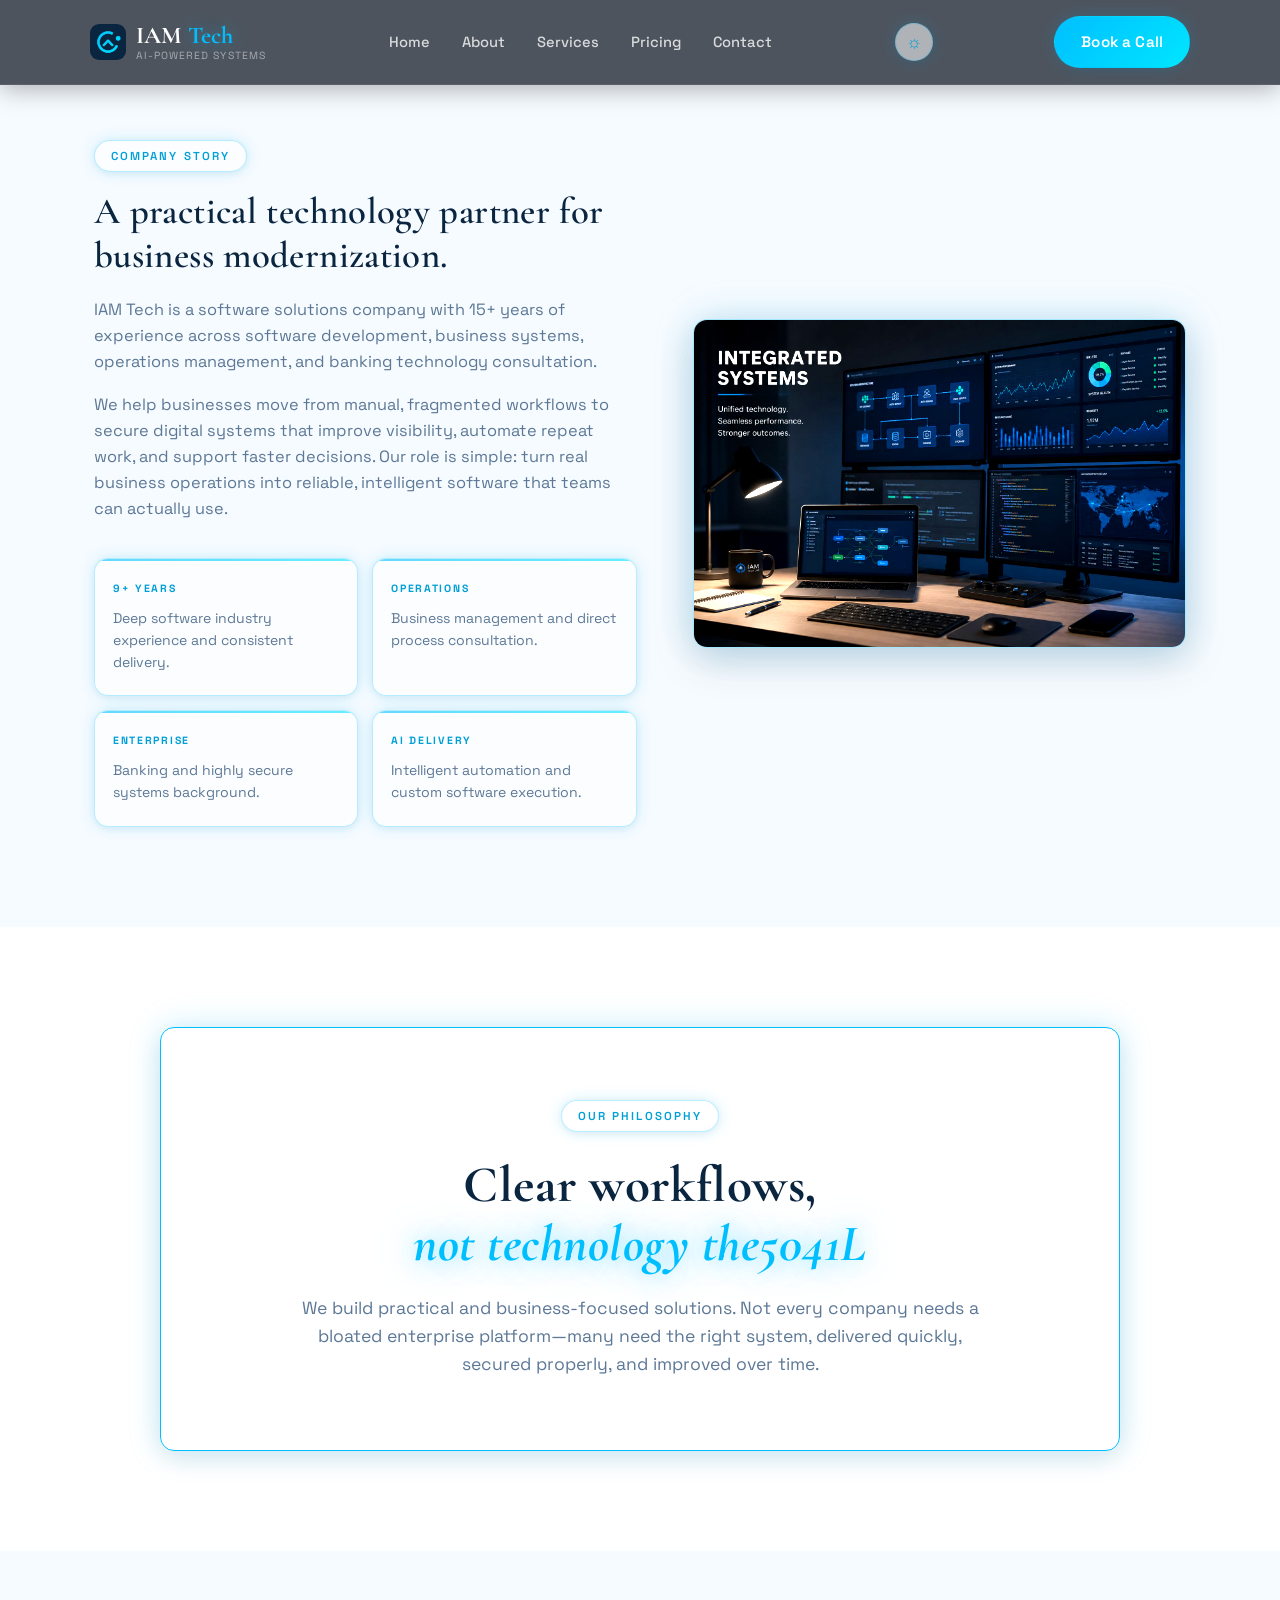
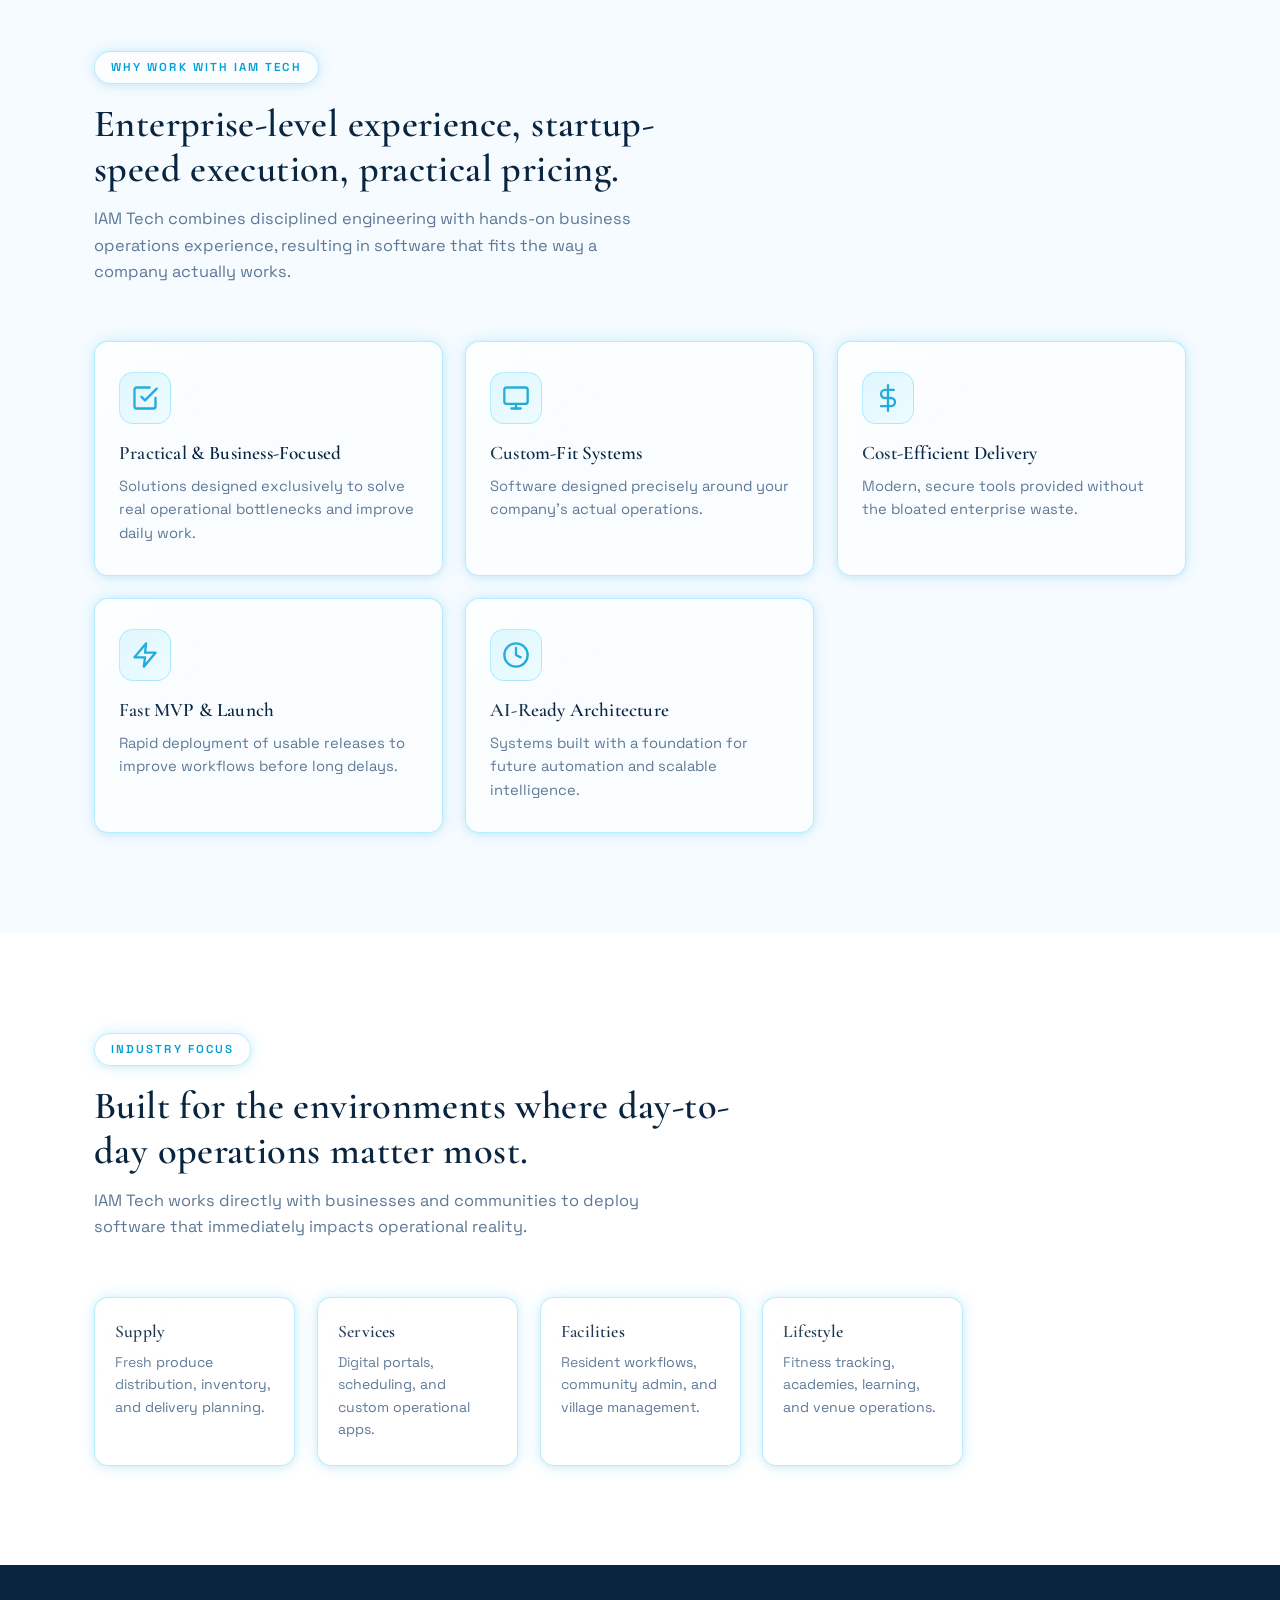
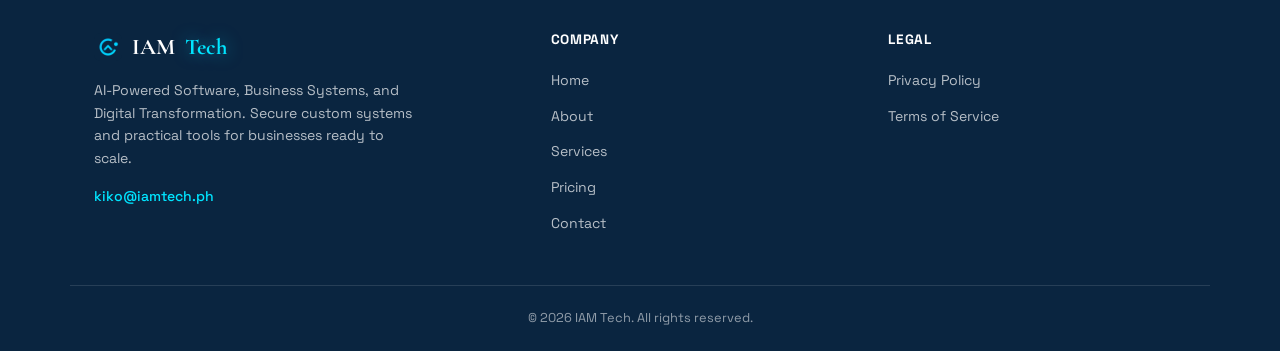
==== commit a221dbe3: "added minor animations" ====
--- a/about.html
+++ b/about.html
@@ -16,7 +16,6 @@
 </head>
 <body>
 
-  <!-- Ambient background layer -->
   <div class="cd-atmosphere" aria-hidden="true">
     <div class="cd-marble-veins"></div>
     <div class="cd-orb cd-orb-1"></div>
@@ -24,7 +23,6 @@
     <div class="cd-orb cd-orb-3"></div>
   </div>
 
-  <!-- Header -->
   <header class="site-header">
     <div class="container nav-wrapper">
       <a href="index.html" class="logo-block">
@@ -61,7 +59,6 @@
     </div>
   </header>
 
-  <!-- About Segment -->
   <section id="about" class="section alt-bg" style="padding-top: 150px;">
     <div class="container about-split">
       <div class="about-copy">
@@ -76,7 +73,7 @@
 
         <div class="about-pillars" style="grid-template-columns: repeat(2, 1fr);">
           <div class="about-pillar">
-            <span class="about-pillar-label">15+ YEARS</span>
+            <span class="about-pillar-label"><span class="count-up" data-target="15">0</span>+ YEARS</span>
             <p>Deep software industry experience and consistent delivery.</p>
           </div>
           <div class="about-pillar">
@@ -100,7 +97,6 @@
     </div>
   </section>
 
-  <!-- Manifesto Banner -->
   <section id="manifesto" class="section testimonial-section">
     <div class="container">
       <div class="testimonial-block" style="max-width: 960px; padding: 72px 48px; border-color: var(--color-accent);">
@@ -115,7 +111,6 @@
     </div>
   </section>
 
-  <!-- Positioning Segment -->
   <section id="positioning" class="section alt-bg">
     <div class="container">
       <span class="eyebrow-tag">WHY WORK WITH IAM TECH</span>
@@ -129,42 +124,42 @@
       </div>
 
       <div class="value-grid" style="grid-template-columns: repeat(auto-fit, minmax(300px, 1fr));">
-        <div class="value-card">
+        <div class="value-card reveal">
           <div class="value-card-icon">
             <svg width="28" height="28" viewBox="0 0 24 24" fill="none" stroke="currentColor" stroke-width="2" stroke-linecap="round" stroke-linejoin="round"><polyline points="9 11 12 14 22 4"></polyline><path d="M21 12v7a2 2 0 0 1-2 2H5a2 2 0 0 1-2-2V5a2 2 0 0 1 2-2h11"></path></svg>
           </div>
           <h3>Practical &amp; Business-Focused</h3>
           <p>Solutions designed exclusively to solve real operational bottlenecks and improve daily work.</p>
         </div>
-        <div class="value-card">
+        <div class="value-card reveal">
           <div class="value-card-icon">
             <svg width="28" height="28" viewBox="0 0 24 24" fill="none" stroke="currentColor" stroke-width="2" stroke-linecap="round" stroke-linejoin="round"><rect x="2" y="3" width="20" height="14" rx="2"></rect><line x1="8" y1="21" x2="16" y2="21"></line><line x1="12" y1="17" x2="12" y2="21"></line></svg>
           </div>
           <h3>Custom-Fit Systems</h3>
           <p>Software designed precisely around your company's actual operations.</p>
         </div>
-        <div class="value-card">
+        <div class="value-card reveal">
           <div class="value-card-icon">
             <svg width="28" height="28" viewBox="0 0 24 24" fill="none" stroke="currentColor" stroke-width="2" stroke-linecap="round" stroke-linejoin="round"><line x1="12" y1="1" x2="12" y2="23"></line><path d="M17 5H9.5a3.5 3.5 0 0 0 0 7h5a3.5 3.5 0 0 1 0 7H6"></path></svg>
           </div>
           <h3>Cost-Efficient Delivery</h3>
           <p>Modern, secure tools provided without the bloated enterprise waste.</p>
         </div>
-        <div class="value-card">
+        <div class="value-card reveal">
           <div class="value-card-icon">
             <svg width="28" height="28" viewBox="0 0 24 24" fill="none" stroke="currentColor" stroke-width="2" stroke-linecap="round" stroke-linejoin="round"><polygon points="13 2 3 14 12 14 11 22 21 10 12 10 13 2"></polygon></svg>
           </div>
           <h3>Fast MVP &amp; Launch</h3>
           <p>Rapid deployment of usable releases to improve workflows before long delays.</p>
         </div>
-        <div class="value-card">
+        <div class="value-card reveal">
           <div class="value-card-icon">
             <svg width="28" height="28" viewBox="0 0 24 24" fill="none" stroke="currentColor" stroke-width="2" stroke-linecap="round" stroke-linejoin="round"><circle cx="12" cy="12" r="10"></circle><polyline points="12 6 12 12 16 14"></polyline></svg>
           </div>
           <h3>AI-Ready Architecture</h3>
           <p>Systems built with a foundation for future automation and scalable intelligence.</p>
         </div>
-        <div class="value-card">
+        <div class="value-card reveal">
           <div class="value-card-icon">
             <svg width="28" height="28" viewBox="0 0 24 24" fill="none" stroke="currentColor" stroke-width="2" stroke-linecap="round" stroke-linejoin="round"><path d="M17 21v-2a4 4 0 0 0-4-4H5a4 4 0 0 0-4 4v2"></path><circle cx="9" cy="7" r="4"></circle><path d="M23 21v-2a4 4 0 0 0-3-3.87"></path><path d="M16 3.13a4 4 0 0 1 0 7.75"></path></svg>
           </div>
@@ -175,7 +170,6 @@
     </div>
   </section>
 
-  <!-- Operating Environments Grid -->
   <section id="environments" class="section">
     <div class="container">
       <span class="eyebrow-tag">INDUSTRY FOCUS</span>
@@ -189,23 +183,23 @@
       </div>
 
       <div class="value-grid" style="grid-template-columns: repeat(auto-fit, minmax(200px, 1fr));">
-        <div class="value-card" style="padding: 24px 20px;">
+        <div class="value-card reveal" style="padding: 24px 20px;">
           <h3 style="font-size: 1.1rem; margin-bottom: 8px;">Supply</h3>
           <p style="font-size: 0.88rem;">Fresh produce distribution, inventory, and delivery planning.</p>
         </div>
-        <div class="value-card" style="padding: 24px 20px;">
+        <div class="value-card reveal" style="padding: 24px 20px;">
           <h3 style="font-size: 1.1rem; margin-bottom: 8px;">Services</h3>
           <p style="font-size: 0.88rem;">Digital portals, scheduling, and custom operational apps.</p>
         </div>
-        <div class="value-card" style="padding: 24px 20px;">
+        <div class="value-card reveal" style="padding: 24px 20px;">
           <h3 style="font-size: 1.1rem; margin-bottom: 8px;">Facilities</h3>
           <p style="font-size: 0.88rem;">Resident workflows, community admin, and village management.</p>
         </div>
-        <div class="value-card" style="padding: 24px 20px;">
+        <div class="value-card reveal" style="padding: 24px 20px;">
           <h3 style="font-size: 1.1rem; margin-bottom: 8px;">Lifestyle</h3>
           <p style="font-size: 0.88rem;">Fitness tracking, academies, learning, and venue operations.</p>
         </div>
-        <div class="value-card" style="padding: 24px 20px;">
+        <div class="value-card reveal" style="padding: 24px 20px;">
           <h3 style="font-size: 1.1rem; margin-bottom: 8px;">Customer-Facing</h3>
           <p style="font-size: 0.88rem;">Market insights, modern web apps, and automated marketing.</p>
         </div>
@@ -213,7 +207,6 @@
     </div>
   </section>
 
-  <!-- Footer -->
   <footer class="site-footer">
     <div class="container footer-grid">
       <div class="footer-brand">
--- a/style.css
+++ b/style.css
@@ -2037,4 +2037,71 @@
   display: flex;
   gap: 16px;
   justify-content: flex-end;
+}
+
+/* =========================================================
+   26. SCROLL REVEAL ANIMATIONS
+========================================================= */
+
+.reveal {
+  opacity: 0;
+  transform: translateY(40px); 
+  transition: opacity 0.8s cubic-bezier(0.16, 1, 0.3, 1),
+              transform 0.8s cubic-bezier(0.16, 1, 0.3, 1);
+  will-change: opacity, transform;
+}
+
+.reveal.active {
+  opacity: 1;
+  transform: translateY(0);
+}
+
+/* =========================================================
+   27. HERO SECTION LOAD SEQUENCE
+========================================================= */
+
+@keyframes fadeUpHero {
+  from {
+    opacity: 0;
+    transform: translateY(30px);
+  }
+  to {
+    opacity: 1;
+    transform: translateY(0);
+  }
+}
+
+.hero-text-wrap h1 {
+  opacity: 0;
+  animation: fadeUpHero 1s cubic-bezier(0.16, 1, 0.3, 1) forwards;
+}
+
+.hero-text-wrap .hero-text {
+  opacity: 0;
+  animation: fadeUpHero 1s cubic-bezier(0.16, 1, 0.3, 1) 0.2s forwards;
+}
+
+.hero-text-wrap .hero-buttons {
+  opacity: 0;
+  animation: fadeUpHero 1s cubic-bezier(0.16, 1, 0.3, 1) 0.4s forwards;
+}
+
+/* Activate the Mouse Glow on dynamic cards */
+.value-card::after, 
+.service-card::after, 
+.pricing-card-extended::after, 
+.process-step::after {
+  content: "";
+  position: absolute;
+  top: 0;
+  left: 0;
+  width: 100%;
+  height: 100%;
+  background: radial-gradient(
+    600px circle at var(--mouse-x) var(--mouse-y), 
+    rgba(0, 229, 255, 0.08), 
+    transparent 40%
+  );
+  z-index: -1;
+  pointer-events: none;
 }
